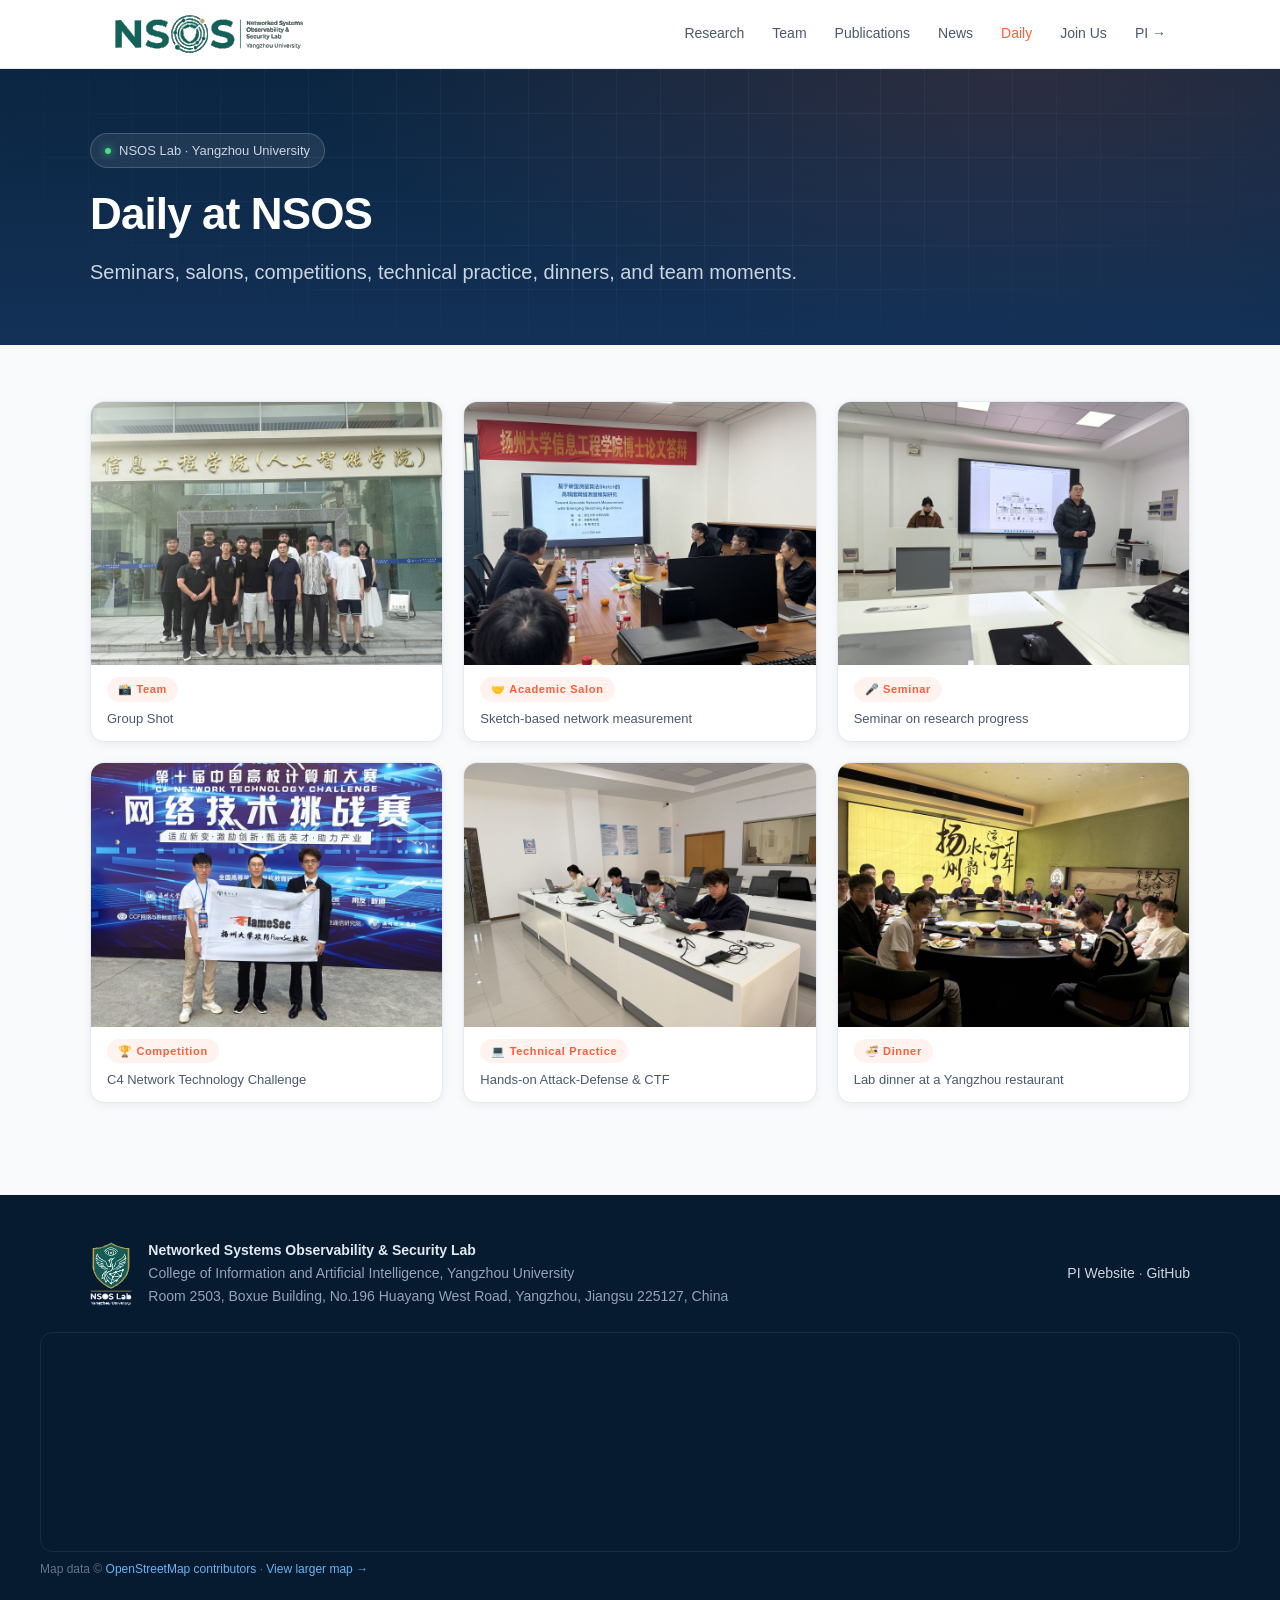
==== daily.html @ 468ac432 "SEO: sitemap, robots, JSON-LD, Open Graph/Twitter cards, canonical, per-page titles & descriptions, " ====
<!DOCTYPE html>
<html lang="en">
<head>
<meta charset="UTF-8" />
<meta name="viewport" content="width=device-width, initial-scale=1.0" />
<link rel="icon" type="image/svg+xml" href="assets/favicon.svg" />
<link rel="icon" type="image/png" sizes="32x32" href="assets/favicon-32.png" />
<link rel="apple-touch-icon" href="assets/apple-touch-icon.png" />
<title>Daily — NSOS Lab, Yangzhou University</title>
<meta name="description" content="Daily life at NSOS Lab, Yangzhou University: seminars, salons, competitions, technical practice, dinners, and team moments." />
<link rel="canonical" href="https://nsos-lab.github.io/daily.html" />
<meta property="og:site_name" content="NSOS Lab" />
<meta property="og:type" content="website" />
<meta property="og:title" content="Daily — NSOS Lab, Yangzhou University" />
<meta property="og:description" content="Daily life at NSOS Lab, Yangzhou University: seminars, salons, competitions, technical practice, dinners, and team moments." />
<meta property="og:url" content="https://nsos-lab.github.io/daily.html" />
<meta property="og:image" content="https://nsos-lab.github.io/assets/og-card.png" />
<meta property="og:image:width" content="1200" />
<meta property="og:image:height" content="630" />
<meta property="og:locale" content="en_US" />
<meta name="twitter:card" content="summary_large_image" />
<meta name="twitter:title" content="Daily — NSOS Lab, Yangzhou University" />
<meta name="twitter:description" content="Daily life at NSOS Lab, Yangzhou University: seminars, salons, competitions, technical practice, dinners, and team moments." />
<meta name="twitter:image" content="https://nsos-lab.github.io/assets/og-card.png" />
<script type="application/ld+json">{"@context": "https://schema.org", "@type": "WebPage", "name": "Daily — NSOS Lab, Yangzhou University", "url": "https://nsos-lab.github.io/daily.html", "description": "Daily life at NSOS Lab, Yangzhou University: seminars, salons, competitions, technical practice, dinners, and team moments.", "isPartOf": {"@type": "WebSite", "name": "NSOS Lab", "url": "https://nsos-lab.github.io/"}}</script>
<style>
  :root{
    --navy:#0A2540;
    --navy-2:#133157;
    --accent:#FF5E3A;
    --accent-2:#FFB347;
    --bg:#F8FAFC;
    --bg-alt:#FFFFFF;
    --text:#1A2332;
    --text-soft:#4A5872;
    --border:#E4E9F0;
  }
  *{box-sizing:border-box;margin:0;padding:0}
  html{scroll-behavior:smooth}
  body{
    font-family:-apple-system,BlinkMacSystemFont,"Inter","Segoe UI","Helvetica Neue",Arial,sans-serif;
    color:var(--text);
    background:var(--bg);
    line-height:1.65;
    -webkit-font-smoothing:antialiased;
  }
  a{color:var(--navy);text-decoration:none;transition:color .2s}
  a:hover{color:var(--accent)}
  code,pre{font-family:"JetBrains Mono",ui-monospace,Menlo,monospace}

  /* ===== Nav ===== */
  .nav{
    position:sticky;top:0;z-index:50;
    background:rgba(255,255,255,.92);
    backdrop-filter:saturate(180%) blur(12px);
    border-bottom:1px solid var(--border);
  }
  .nav-inner{
    max-width:1100px;margin:0 auto;padding:14px 24px;
    display:flex;align-items:center;justify-content:space-between;
  }
  .logo{display:flex;align-items:center;gap:10px;font-weight:700;color:var(--navy);font-size:18px}
  .logo-mark{
    height:40px;width:auto;display:block;
  }
  .nav-links{display:flex;gap:28px;font-size:14px;font-weight:500}
  .nav-links a{color:var(--text-soft)}
  .nav-links a:hover{color:var(--accent)}
  @media(max-width:720px){.nav-links{display:none}}

  /* ===== Hero ===== */
  .hero{
    background:
      radial-gradient(1200px 500px at 80% -10%,rgba(255,94,58,.15),transparent 60%),
      radial-gradient(1000px 600px at -10% 20%,rgba(19,49,87,.08),transparent 60%),
      linear-gradient(180deg,#0A2540 0%,#133157 100%);
    color:#fff;padding:96px 24px 88px;
    position:relative;overflow:hidden;
  }
  .hero::before{
    content:"";position:absolute;inset:0;
    background-image:
      linear-gradient(rgba(255,255,255,.04) 1px,transparent 1px),
      linear-gradient(90deg,rgba(255,255,255,.04) 1px,transparent 1px);
    background-size:44px 44px;
    mask-image:radial-gradient(ellipse at 50% 30%,black 40%,transparent 80%);
  }
  .hero-inner{max-width:1100px;margin:0 auto;position:relative}
  .hero-badge{
    display:inline-flex;align-items:center;gap:8px;
    padding:6px 14px;border-radius:999px;
    background:rgba(255,255,255,.08);
    border:1px solid rgba(255,255,255,.18);
    font-size:13px;color:#CBD5E1;margin-bottom:22px;
  }
  .hero-badge .dot{width:6px;height:6px;border-radius:50%;background:#4ADE80;box-shadow:0 0 8px #4ADE80}
  .hero h1{
    font-size:clamp(38px,5.5vw,62px);
    line-height:1.08;letter-spacing:-.02em;font-weight:800;
    margin-bottom:18px;
  }
  .hero h1 .accent{
    background:linear-gradient(90deg,var(--accent-2),var(--accent));
    -webkit-background-clip:text;background-clip:text;color:transparent;
  }
  .hero .tagline{
    font-size:clamp(17px,1.6vw,20px);
    color:#CBD5E1;max-width:720px;margin-bottom:32px;
  }
  .hero-meta{display:flex;flex-wrap:wrap;gap:10px;margin-bottom:36px}
  .chip{
    font-size:13px;padding:6px 12px;border-radius:6px;
    background:rgba(255,255,255,.06);border:1px solid rgba(255,255,255,.12);
    color:#E2E8F0;
  }
  .hero-cta{display:flex;gap:14px;flex-wrap:wrap}
  .btn{
    display:inline-flex;align-items:center;gap:8px;
    padding:12px 22px;border-radius:8px;font-weight:600;font-size:15px;
    transition:transform .15s,box-shadow .15s;
  }
  .btn-primary{background:var(--accent);color:#fff;box-shadow:0 6px 18px rgba(255,94,58,.35)}
  .btn-primary:hover{transform:translateY(-1px);color:#fff;box-shadow:0 10px 24px rgba(255,94,58,.45)}
  .btn-ghost{background:transparent;color:#fff;border:1px solid rgba(255,255,255,.25)}
  .btn-ghost:hover{background:rgba(255,255,255,.08);color:#fff}

  /* ===== Section base ===== */
  section{padding:88px 24px}
  .section-inner{max-width:1100px;margin:0 auto}
  .section-kicker{
    font-size:13px;font-weight:700;letter-spacing:.14em;
    color:var(--accent);text-transform:uppercase;margin-bottom:10px;
  }
  .section-title{
    font-size:clamp(28px,3.2vw,40px);
    font-weight:800;color:var(--navy);line-height:1.15;letter-spacing:-.01em;
    margin-bottom:14px;
  }
  .section-lead{color:var(--text-soft);max-width:720px;margin-bottom:44px;font-size:17px}

  /* ===== Research ===== */
  .research-grid{
    display:grid;grid-template-columns:repeat(auto-fit,minmax(260px,1fr));gap:22px;
  }
  .rcard{
    background:#fff;border:1px solid var(--border);border-radius:14px;padding:28px;
    transition:transform .2s,box-shadow .2s,border-color .2s;
    position:relative;overflow:hidden;
  }
  .rcard:hover{transform:translateY(-4px);box-shadow:0 14px 32px rgba(10,37,64,.08);border-color:transparent}
  .rcard::before{
    content:"";position:absolute;top:0;left:0;right:0;height:3px;
    background:linear-gradient(90deg,var(--navy),var(--accent));
    opacity:0;transition:opacity .25s;
  }
  .rcard:hover::before{opacity:1}
  .ricon{
    width:46px;height:46px;border-radius:11px;
    background:linear-gradient(135deg,#EEF2FF,#FFE7DD);
    display:flex;align-items:center;justify-content:center;font-size:22px;margin-bottom:18px;
  }
  .rcard h3{font-size:18px;font-weight:700;color:var(--navy);margin-bottom:10px}
  .rcard p{color:var(--text-soft);font-size:15px}
  .rtags{display:flex;flex-wrap:wrap;gap:6px;margin-top:16px}
  .rtag{font-size:12px;color:var(--navy-2);background:#F1F5F9;padding:3px 9px;border-radius:4px}

  /* ===== Team ===== */
  #team{background:var(--bg-alt)}
  .team-group{margin-bottom:44px}
  .team-group:last-child{margin-bottom:0}
  .team-group-title{
    font-size:14px;font-weight:700;letter-spacing:.12em;text-transform:uppercase;
    color:var(--text-soft);margin-bottom:18px;padding-bottom:10px;border-bottom:1px solid var(--border);
  }
  .team-grid{display:grid;grid-template-columns:repeat(auto-fill,minmax(220px,1fr));gap:18px}
  .member{
    background:#fff;border:1px solid var(--border);border-radius:12px;padding:20px;
    display:flex;flex-direction:column;align-items:flex-start;gap:10px;
    transition:border-color .2s,transform .2s;
  }
  .member:hover{border-color:var(--accent);transform:translateY(-2px)}
  .avatar{
    width:56px;height:56px;border-radius:50%;
    background:linear-gradient(135deg,var(--navy),var(--accent));
    color:#fff;display:flex;align-items:center;justify-content:center;
    font-weight:700;font-size:18px;flex-shrink:0;object-fit:cover;
  }
  img.avatar{padding:0;border:1px solid var(--border)}
  .member-info{flex:1;min-width:0}
  .member-name{font-weight:700;color:var(--navy);font-size:15px}
  .member-role{font-size:13px;color:var(--text-soft);margin-top:2px}
  .member-interest{font-size:12px;color:var(--accent);margin-top:6px}
  .member-links{display:flex;gap:10px;margin-top:8px}
  .member-links a{font-size:12px;color:var(--text-soft)}
  .member-links a:hover{color:var(--accent)}

  /* ===== Publications ===== */
  .pub-year{
    font-size:13px;font-weight:700;color:var(--accent);
    letter-spacing:.08em;margin-bottom:12px;margin-top:28px;
  }
  .pub-year:first-of-type{margin-top:0}
  .pub{
    background:#fff;border:1px solid var(--border);border-radius:10px;
    padding:18px 22px;margin-bottom:10px;
    transition:border-color .2s;
  }
  .pub:hover{border-color:var(--navy)}
  .pub-title{font-weight:600;color:var(--navy);font-size:16px;line-height:1.4}
  .pub-title a:hover{color:var(--accent)}
  .pub-authors{font-size:14px;color:var(--text-soft);margin-top:6px}
  .pub-authors strong{color:var(--text);font-weight:600}
  .pub-venue{font-size:13px;color:var(--navy-2);margin-top:6px;font-style:italic}
  .pub-tags{display:flex;gap:8px;margin-top:10px;flex-wrap:wrap}
  .ptag{
    font-size:11px;font-weight:600;padding:3px 9px;border-radius:4px;
    background:#F1F5F9;color:var(--navy-2);border:1px solid transparent;
  }
  .ptag.pdf{background:#FFE7DD;color:#C2410C}
  .ptag.code{background:#DCFCE7;color:#166534}
  .ptag.tag-topic{background:#EEF2F7;color:#334155}
  .ptag.tier-a{background:#FEE2E2;color:#B91C1C;font-weight:700}
  .ptag.tier-b{background:#FFEDD5;color:#C2410C}
  .ptag.tier-c{background:#E0E7FF;color:#3730A3}
  .ptag.tier-sci{background:#DBEAFE;color:#1D4ED8}
  .ptag.tier-pre{background:#F3E8FF;color:#7E22CE}
  .ptag.tier-cn{background:#FEF9C3;color:#854D0E}
  .ptag.tier-ed{background:#F1F5F9;color:#475569}

  /* ===== News ===== */
  #news{background:var(--bg-alt)}
  .news-list{display:flex;flex-direction:column;gap:14px}
  .news-item{
    display:flex;gap:18px;padding:14px 18px;
    background:#fff;border:1px solid var(--border);border-radius:10px;
  }
  .news-date{
    flex-shrink:0;min-width:90px;font-size:13px;font-weight:700;color:var(--accent);
    padding-top:2px;
  }
  .news-body{flex:1;font-size:14.5px;color:var(--text)}
  .news-tag{
    display:inline-block;font-size:11px;font-weight:700;letter-spacing:.06em;
    padding:2px 8px;border-radius:4px;background:#EEF2FF;color:var(--navy);margin-right:8px;
  }

  /* ===== Join Us ===== */
  .join{
    background:linear-gradient(135deg,var(--navy),var(--navy-2));
    color:#fff;padding:64px 24px;text-align:center;
  }
  .join-inner{max-width:720px;margin:0 auto}
  .join h2{font-size:clamp(26px,3vw,34px);font-weight:800;margin-bottom:14px;letter-spacing:-.01em}
  .join p{color:#CBD5E1;margin-bottom:26px;font-size:16.5px}
  .join .btn-primary{background:var(--accent)}

  /* ===== Footer ===== */
  footer{
    background:#061A30;color:#94A3B8;padding:44px 24px;
    font-size:14px;
  }
  .footer-inner{
    max-width:1100px;margin:0 auto;
    display:grid;grid-template-columns:1fr auto;gap:20px;align-items:center;
  }
  footer a{color:#CBD5E1}
  footer a:hover{color:var(--accent)}
  @media(max-width:600px){
    .footer-inner{grid-template-columns:1fr;text-align:center}
    .news-item{flex-direction:column;gap:6px}
  }

  /* ===== Life gallery ===== */
  .masonry{columns:3;column-gap:20px}
  @media(max-width:900px){.masonry{columns:2}}
  @media(max-width:560px){.masonry{columns:1}}
  .card{break-inside:avoid;margin-bottom:20px;background:var(--bg-alt);border:1px solid var(--border);
        border-radius:14px;overflow:hidden;box-shadow:0 2px 10px rgba(10,37,64,.06);
        transition:transform .25s,box-shadow .25s}
  .card:hover{transform:translateY(-4px);box-shadow:0 10px 28px rgba(10,37,64,.12)}
  .card img{width:100%;display:block}
  .card figcaption{padding:12px 16px;display:flex;flex-direction:column;gap:6px}
  .chip{display:inline-block;font-size:11px;font-weight:600;letter-spacing:.06em;color:var(--accent);
        background:rgba(255,94,58,.08);border-radius:999px;padding:2px 10px;width:fit-content}
  .cap{font-size:13px;color:var(--text-soft)}
</style>
</head>
<body>

<!-- ========== NAV ========== -->
<nav class="nav">
  <div class="nav-inner">
    <a href="#" class="logo">
      <img class="logo-mark" src="assets/nsos-lab-logo-horizontal.svg" alt="NSOS Lab" />
    </a>
    <div class="nav-links">
      <a href="research.html">Research</a>
      <a href="team.html">Team</a>
      <a href="publications.html">Publications</a>
      <a href="#news">News</a>
      <a href="daily.html" style="color:var(--accent)">Daily</a>
      <a href="#join">Join Us</a>
      <a href="http://liuxuan.website" target="_blank" rel="noopener">PI →</a>
    </div>
  </div>
</nav>

<!-- ========== SUB HEADER ========== -->
<header class="hero" style="padding:64px 24px 56px">
  <div class="hero-inner">
    <div class="hero-badge"><span class="dot"></span><span>NSOS Lab · Yangzhou University</span></div>
    <h1 style="font-size:clamp(30px,4vw,44px)">Daily at NSOS</h1>
    <p class="tagline" style="margin-bottom:0">Seminars, salons, competitions, technical practice, dinners, and team moments.</p>
  </div>
</header>

<!-- ========== LIFE GALLERY ========== -->
<section style="padding:56px 24px 72px">
  <div style="max-width:1100px;margin:0 auto">
    <div class="masonry">
      <figure class="card">
        <img src="assets/life/group-photo.jpg" alt="Group photo in front of the college building" loading="lazy" />
        <figcaption><span class="chip">📸 Team</span><span class="cap">Group Shot</span></figcaption>
      </figure>
      <figure class="card">
        <img src="assets/life/c4-flamesec.jpg" alt="FlameSec team at C4 competition" loading="lazy" />
        <figcaption><span class="chip">🏆 Competition</span><span class="cap">C4 Network Technology Challenge</span></figcaption>
      </figure>
      <figure class="card">
        <img src="assets/life/defense.jpg" alt="PhD thesis defense" loading="lazy" />
        <figcaption><span class="chip">🤝 Academic Salon</span><span class="cap">Sketch-based network measurement</span></figcaption>
      </figure>
      <figure class="card">
        <img src="assets/life/lab-work.jpg" alt="Daily work in the lab" loading="lazy" />
        <figcaption><span class="chip">💻 Technical Practice</span><span class="cap">Hands-on Attack-Defense &amp; CTF</span></figcaption>
      </figure>
      <figure class="card">
        <img src="assets/life/talk.jpg" alt="Research talk" loading="lazy" />
        <figcaption><span class="chip">🎤 Seminar</span><span class="cap">Seminar on research progress</span></figcaption>
      </figure>
      <figure class="card">
        <img src="assets/life/dinner.jpg" alt="Lab dinner" loading="lazy" />
        <figcaption><span class="chip">🍜 Dinner</span><span class="cap">Lab dinner at a Yangzhou restaurant</span></figcaption>
      </figure>
    </div>
  </div>
</section>

<!-- ========== FOOTER ========== -->
<footer>
  <div class="footer-inner">
    <div style="display:flex;align-items:center;gap:16px">
      <img src="assets/nsos-lab-logo-shield-footer.svg" alt="NSOS Lab" style="height:64px;width:auto;display:block;flex-shrink:0" />
      <div>
        <strong style="color:#E2E8F0">Networked Systems Observability &amp; Security Lab</strong><br/>
        College of Information and Artificial Intelligence, Yangzhou University<br/>
        Room 2503, Boxue Building, No.196 Huayang West Road, Yangzhou, Jiangsu 225127, China
      </div>
    </div>
    <div>
      <a href="http://liuxuan.website" target="_blank">PI Website</a> ·
      <a href="https://github.com/" target="_blank">GitHub</a>
    </div>
  </div>
  <div style="max-width:1200px;margin:24px auto 0">
    <iframe title="NSOS Lab location" src="https://www.openstreetmap.org/export/embed.html?bbox=119.3830%2C32.3389%2C119.3990%2C32.3469&layer=mapnik&marker=32.3429%2C119.3910" style="width:100%;height:220px;border:1px solid rgba(255,255,255,.08);border-radius:12px;display:block" loading="lazy"></iframe>
    <div style="margin-top:8px;font-size:12px;color:#64748B">Map data &copy; <a href="https://www.openstreetmap.org/copyright" target="_blank" rel="noopener" style="color:#64B5F6;text-decoration:none">OpenStreetMap contributors</a> &middot; <a href="https://www.openstreetmap.org/?mlat=32.3429&mlon=119.3910#map=16/32.3429/119.3910" target="_blank" rel="noopener" style="color:#64B5F6;text-decoration:none">View larger map &rarr;</a></div>
  </div>
</footer>

<button id="back-to-top" aria-label="Back to top" style="position:fixed;right:28px;bottom:28px;z-index:99;width:44px;height:44px;border-radius:50%;border:1px solid #E4E9F0;background:#FFFFFF;color:#FF5E3A;font-size:18px;display:flex;align-items:center;justify-content:center;padding:0;cursor:pointer;opacity:0;pointer-events:none;transition:opacity .3s;box-shadow:0 4px 16px rgba(10,37,64,.18)">&uarr;</button>
<script>
(function(){
  var b=document.getElementById('back-to-top');
  window.addEventListener('scroll',function(){
    var on=window.scrollY>400;
    b.style.opacity=on?'1':'0';
    b.style.pointerEvents=on?'auto':'none';
  },{passive:true});
  b.addEventListener('click',function(){window.scrollTo({top:0,behavior:'smooth'});});
})();
</script>
<script data-goatcounter="https://nsos-lab.goatcounter.com/count" async src="//gc.zgo.at/count.js"></script>
</body>
</html>
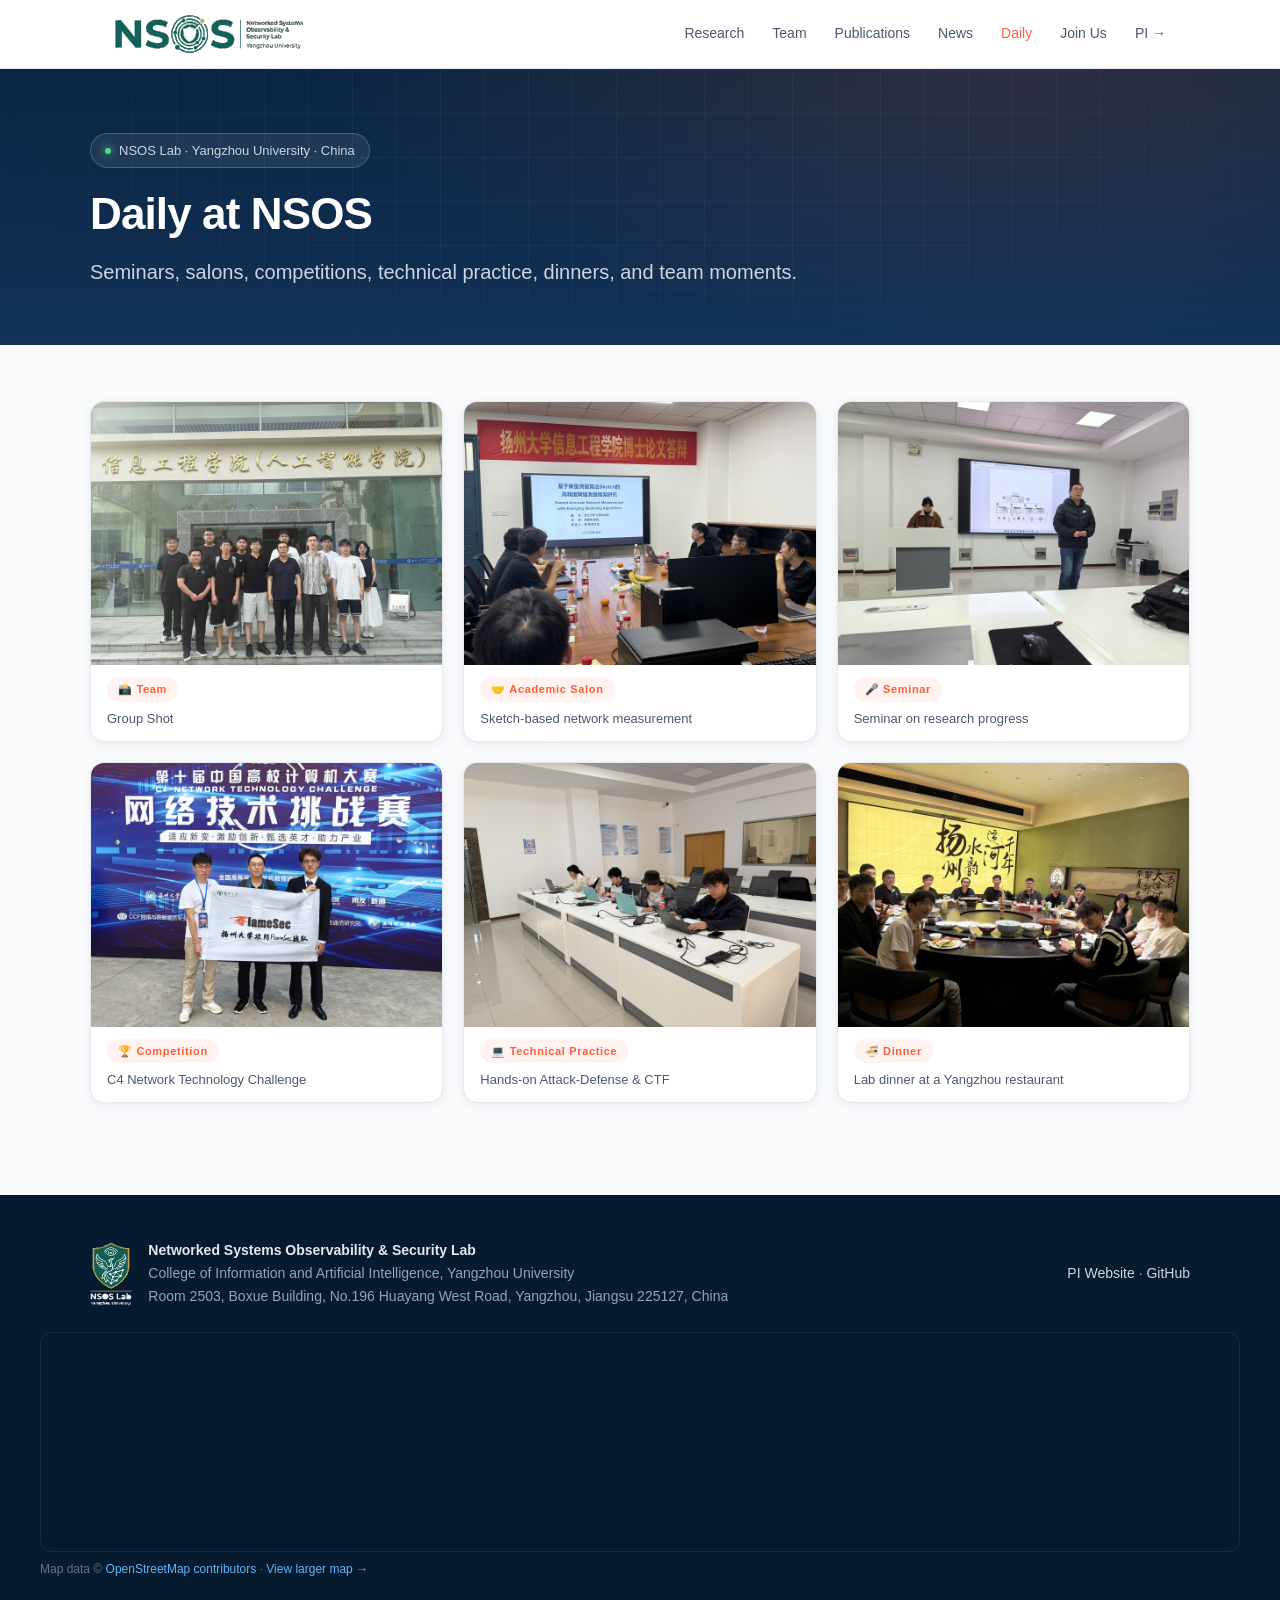
==== commit bcf151a4: "Hero badges: append country (NSOS Lab · Yangzhou University · China)" ====
--- a/daily.html
+++ b/daily.html
@@ -308,7 +308,7 @@
 <!-- ========== SUB HEADER ========== -->
 <header class="hero" style="padding:64px 24px 56px">
   <div class="hero-inner">
-    <div class="hero-badge"><span class="dot"></span><span>NSOS Lab · Yangzhou University</span></div>
+    <div class="hero-badge"><span class="dot"></span><span>NSOS Lab · Yangzhou University · China</span></div>
     <h1 style="font-size:clamp(30px,4vw,44px)">Daily at NSOS</h1>
     <p class="tagline" style="margin-bottom:0">Seminars, salons, competitions, technical practice, dinners, and team moments.</p>
   </div>
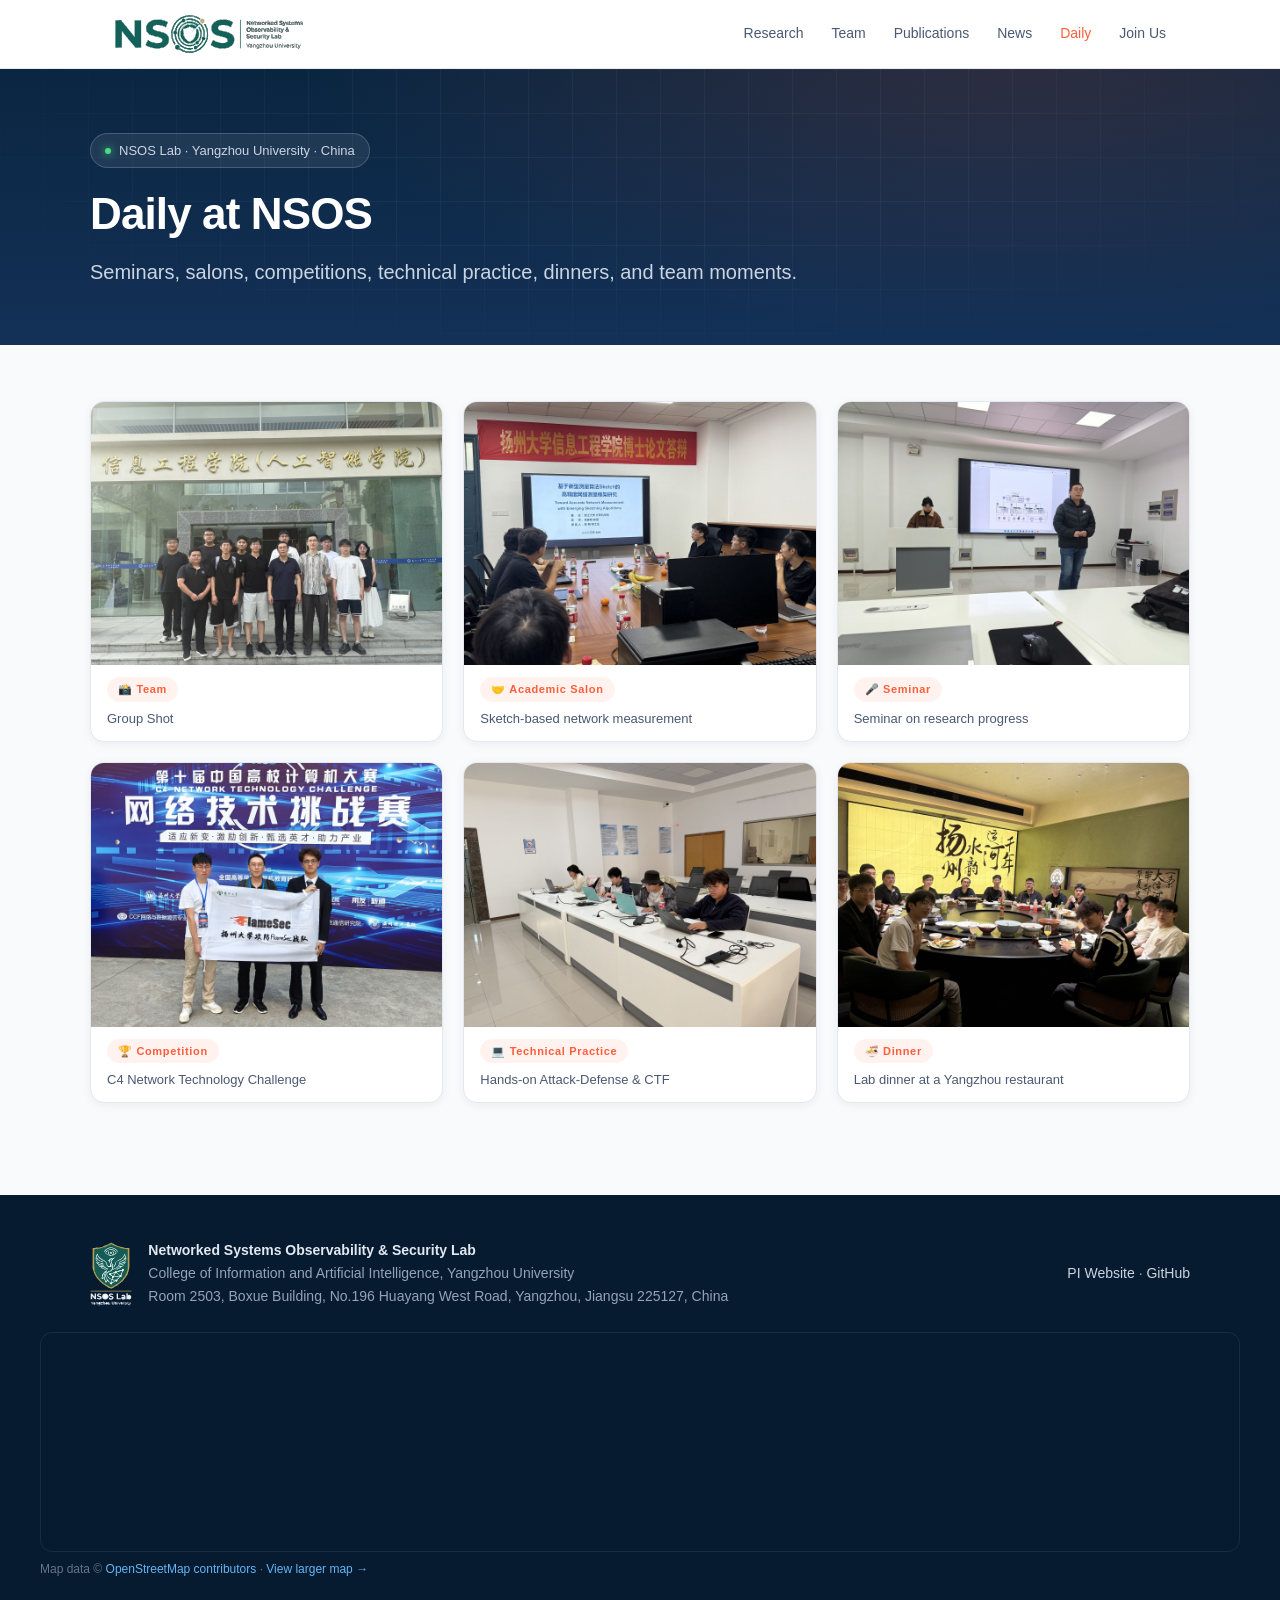
==== commit 3b492e98: "Remove PI nav tab from all pages; restore team hero tagline" ====
--- a/daily.html
+++ b/daily.html
@@ -300,7 +300,6 @@
       <a href="#news">News</a>
       <a href="daily.html" style="color:var(--accent)">Daily</a>
       <a href="#join">Join Us</a>
-      <a href="http://liuxuan.website" target="_blank" rel="noopener">PI →</a>
     </div>
   </div>
 </nav>
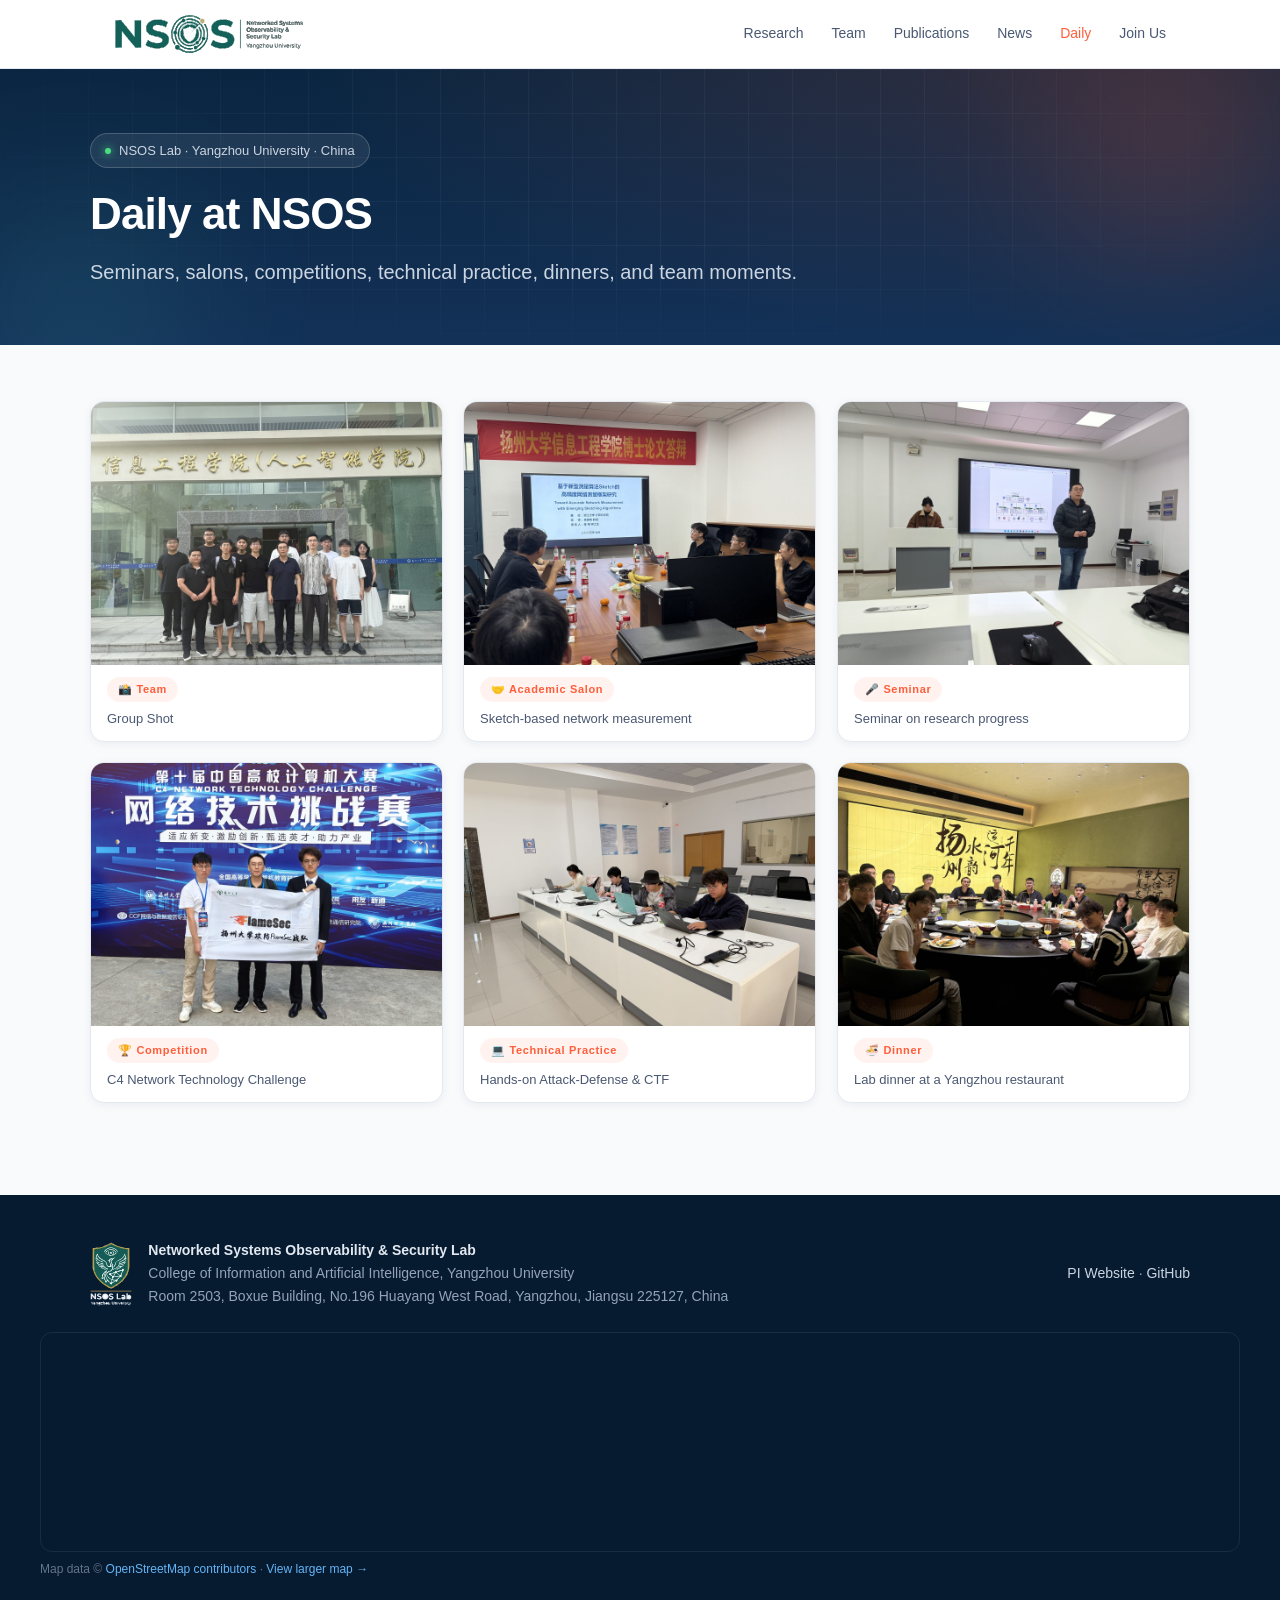
==== commit f9f58083: "sync visual enhancement layer to daily.html" ====
--- a/daily.html
+++ b/daily.html
@@ -284,6 +284,8 @@
         background:rgba(255,94,58,.08);border-radius:999px;padding:2px 10px;width:fit-content}
   .cap{font-size:13px;color:var(--text-soft)}
 </style>
+<link rel="stylesheet" href="assets/viz-enhance.css?v=1" />
+
 </head>
 <body>
 
@@ -380,5 +382,6 @@
 })();
 </script>
 <script data-goatcounter="https://nsos-lab.goatcounter.com/count" async src="//gc.zgo.at/count.js"></script>
+<script src="assets/viz-enhance.js?v=1"></script>
 </body>
 </html>
--- a/assets/viz-enhance.css
+++ b/assets/viz-enhance.css
@@ -0,0 +1,83 @@
+/* ============================================================
+   NSOS Lab — Shared Visual Enhancement Layer
+   Pure presentational. Never changes content or logo.
+   Loaded by all subpages (team / publications / research / daily).
+   ============================================================ */
+
+:root{
+  --viz-accent:#FF5E3A;
+  --viz-teal:#4ECDC4;
+  --viz-navy:#0A2540;
+}
+
+/* ---------- Hero: subtle animated glow orbs ---------- */
+.hero{position:relative;overflow:hidden}
+.hero-inner{position:relative;z-index:2}
+.viz-orb{position:absolute;border-radius:50%;filter:blur(70px);opacity:.45;pointer-events:none;z-index:1}
+.viz-orb-1{width:380px;height:380px;background:radial-gradient(circle,rgba(255,94,58,.5),transparent 70%);top:-120px;right:-80px;animation:vizFloat1 14s ease-in-out infinite}
+.viz-orb-2{width:340px;height:340px;background:radial-gradient(circle,rgba(78,205,196,.38),transparent 70%);bottom:-130px;left:-90px;animation:vizFloat2 18s ease-in-out infinite}
+@keyframes vizFloat1{0%,100%{transform:translate(0,0)}50%{transform:translate(-40px,40px)}}
+@keyframes vizFloat2{0%,100%{transform:translate(0,0)}50%{transform:translate(50px,-30px)}}
+
+/* ---------- Hero title gradient shimmer ---------- */
+.hero h1{position:relative;z-index:2}
+.hero h1 .accent{
+  background:linear-gradient(90deg,var(--viz-teal),var(--viz-accent),var(--viz-teal));
+  background-size:200% auto;-webkit-background-clip:text;background-clip:text;
+  color:transparent;animation:vizShine 5s linear infinite;
+}
+@keyframes vizShine{to{background-position:200% center}}
+
+/* ---------- Card 3D + lift base ---------- */
+.member,.pub,.qcard,.card,.phil,.tcard{
+  transform-style:preserve-3d;will-change:transform;
+  transition:transform .25s ease,box-shadow .3s,border-color .3s;
+}
+.member:hover,.pub:hover,.qcard:hover,.card:hover,.phil:hover,.tcard:hover{
+  box-shadow:0 20px 44px rgba(10,37,64,.14);
+}
+
+/* Glow sweep for white/elevated cards */
+.card.sweep,.phil.sweep,.member.sweep,.tcard.sweep{position:relative;overflow:hidden}
+.card.sweep::after,.phil.sweep::after,.member.sweep::after,.tcard.sweep::after{
+  content:"";position:absolute;top:0;left:-60%;width:40%;height:100%;
+  background:linear-gradient(105deg,transparent,rgba(255,255,255,.65),transparent);
+  transform:skewX(-20deg);transition:left .7s ease;pointer-events:none;
+}
+.card.sweep:hover::after,.phil.sweep:hover::after,.member.sweep:hover::after,.tcard.sweep:hover::after{left:130%}
+
+/* ---------- Scroll reveal ---------- */
+.viz-reveal{opacity:0;transform:translateY(34px);
+  transition:opacity .8s cubic-bezier(.2,.7,.2,1),transform .8s cubic-bezier(.2,.7,.2,1)}
+.viz-reveal.viz-visible{opacity:1;transform:translateY(0)}
+
+/* ---------- Nav scroll glow ---------- */
+.nav.scrolled{box-shadow:0 8px 30px rgba(10,37,64,.1)}
+
+/* ---------- Buttons ---------- */
+.btn-primary,.btn{position:relative;overflow:hidden}
+.btn-primary::before{
+  content:"";position:absolute;top:0;left:-80%;width:50%;height:100%;
+  background:linear-gradient(100deg,transparent,rgba(255,255,255,.4),transparent);
+  transform:skewX(-20deg);animation:vizBtn 3.5s ease-in-out infinite}
+@keyframes vizBtn{0%,60%,100%{left:-80%}30%{left:140%}}
+
+/* ---------- Join grid backdrop ---------- */
+.join{position:relative;overflow:hidden}
+.join::before{
+  content:"";position:absolute;inset:0;
+  background-image:linear-gradient(rgba(255,255,255,.05) 1px,transparent 1px),
+    linear-gradient(90deg,rgba(255,255,255,.05) 1px,transparent 1px);
+  background-size:40px 40px;
+  -webkit-mask-image:radial-gradient(ellipse at center,black,transparent 75%);
+  mask-image:radial-gradient(ellipse at center,black,transparent 75%);
+  pointer-events:none}
+.join-inner{position:relative;z-index:1}
+
+/* ---------- Back to top ---------- */
+#back-to-top:hover{box-shadow:0 6px 24px rgba(255,94,58,.4)}
+
+@media (prefers-reduced-motion:reduce){
+  *,*::before,*::after{animation:none!important;transition:none!important}
+  .viz-reveal{opacity:1;transform:none}
+}
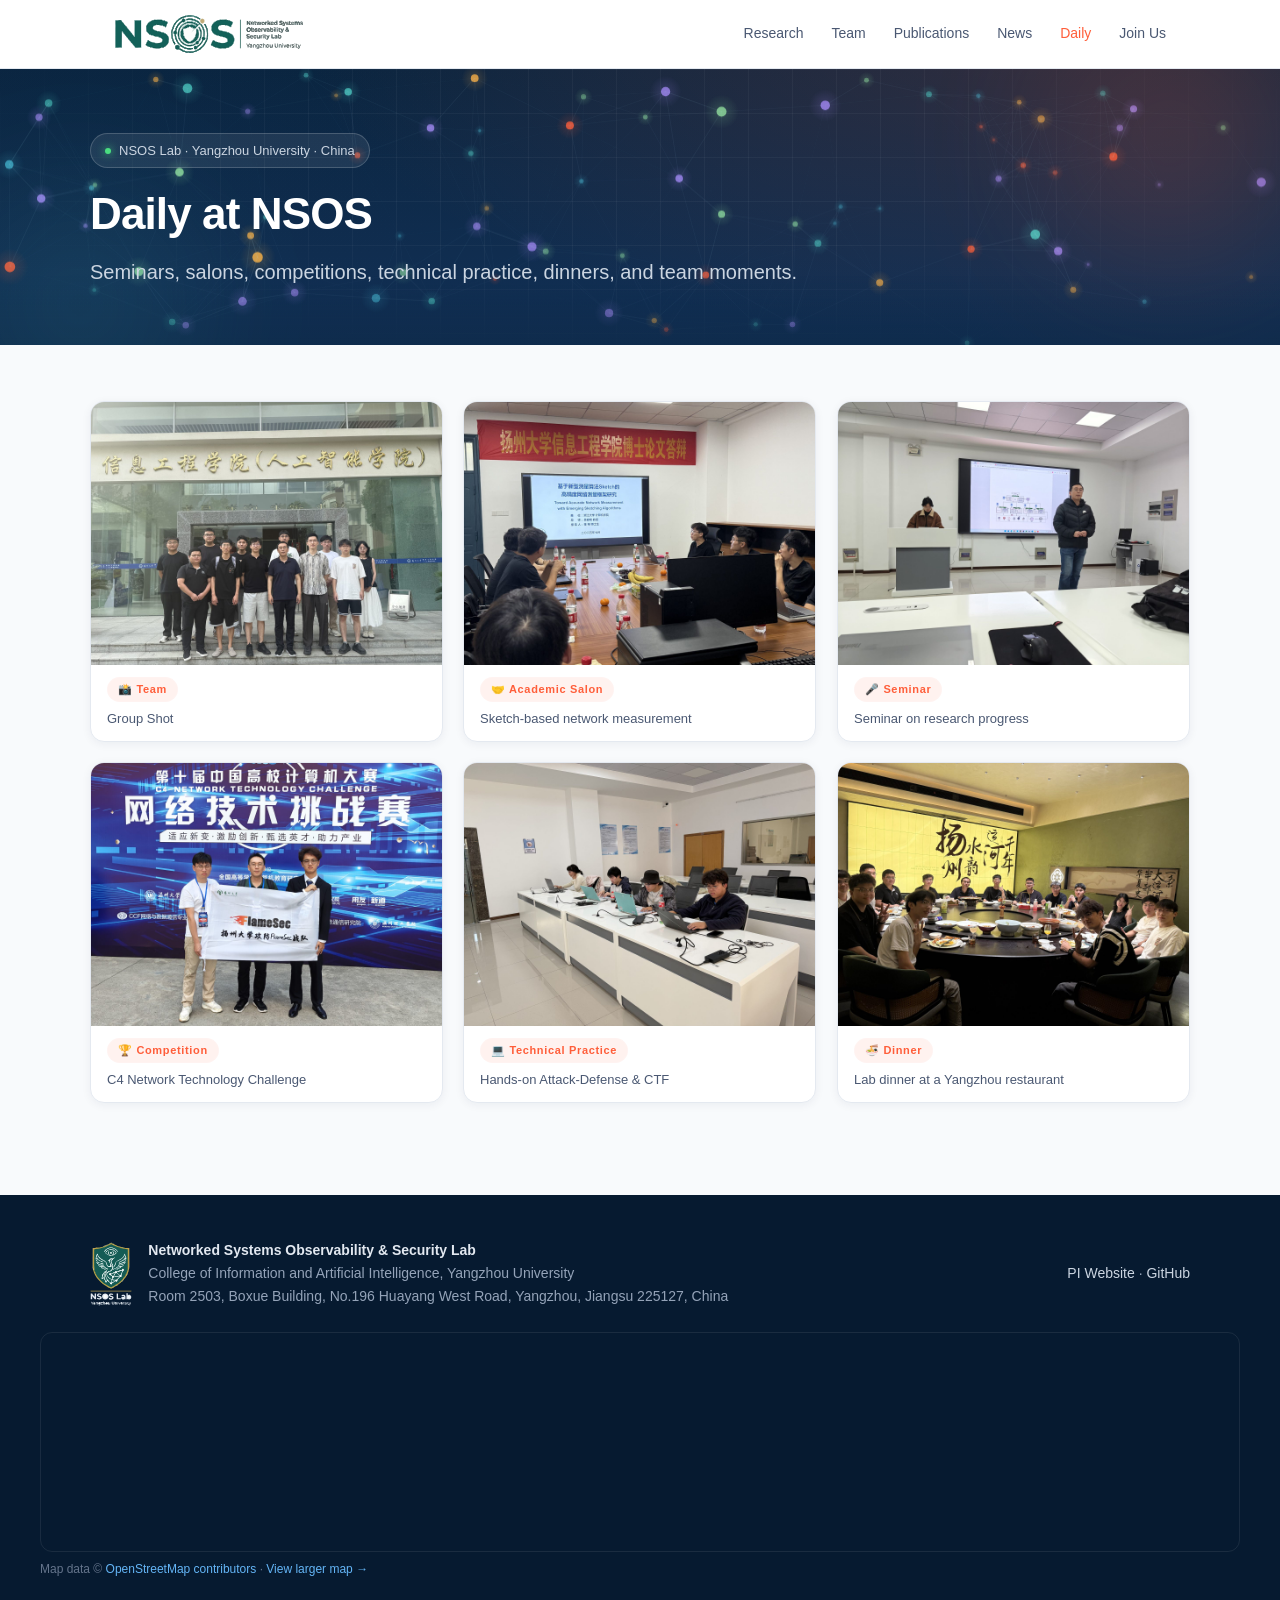
==== commit 4606fac5: "Upgrade daily.html hero with 3D particle network animation" ====
--- a/daily.html
+++ b/daily.html
@@ -85,6 +85,7 @@
     background-size:44px 44px;
     mask-image:radial-gradient(ellipse at 50% 30%,black 40%,transparent 80%);
   }
+  #hero-net{position:absolute;inset:0;width:100%;height:100%;display:block}
   .hero-inner{max-width:1100px;margin:0 auto;position:relative}
   .hero-badge{
     display:inline-flex;align-items:center;gap:8px;
@@ -308,6 +309,7 @@
 
 <!-- ========== SUB HEADER ========== -->
 <header class="hero" style="padding:64px 24px 56px">
+  <canvas id="hero-net"></canvas>
   <div class="hero-inner">
     <div class="hero-badge"><span class="dot"></span><span>NSOS Lab · Yangzhou University · China</span></div>
     <h1 style="font-size:clamp(30px,4vw,44px)">Daily at NSOS</h1>
@@ -383,5 +385,20 @@
 </script>
 <script data-goatcounter="https://nsos-lab.goatcounter.com/count" async src="//gc.zgo.at/count.js"></script>
 <script src="assets/viz-enhance.js?v=1"></script>
+<script>
+(function(){
+  var canvas=document.getElementById('hero-net');
+  if(!canvas)return;
+  var ctx=canvas.getContext('2d');
+  var hero=canvas.parentElement;
+  var dpr=Math.min(window.devicePixelRatio||1,2);
+  var W,H,pts=[],mx=-9e3,my=-9e3;
+  var COLS=['#4ECDC4','#45B7D1','#96E6A1','#FF5E3A','#FFB347','#A78BFA'];
+  var LK=150,MR=160,N=85;
+  function resize(){var r=hero.getBoundingClientRect();W=r.width;H=r.height;canvas.width=W*dpr;canvas.height=H*dpr;canvas.style.width=W+'px';canvas.style.height=H+'px';ctx.setTransform(dpr,0,0,dpr,0,0)}
+  function init(){pts=[];for(var i=0;i<N;i++){var d=Math.random(),sz=1.5+d*3.2,al=.22+d*.6,sp=.12+d*.35;pts.push({x:Math.random()*W,y:Math.random()*H,z:d,vx:(Math.random()-.5)*sp,vy:(Math.random()-.5)*sp,s:sz,a:al,c:COLS[~~(Math.random()*COLS.length)],p:Math.random()*6.28,ps:.008+Math.random()*.018})}}
+  function tick(){ctx.clearRect(0,0,W,H);for(var i=0;i<pts.length;i++){var p=pts[i];p.x+=p.vx;p.y+=p.vy;p.p+=p.ps;if(p.x<-20)p.x=W+20;if(p.x>W+20)p.x=-20;if(p.y<-20)p.y=H+20;if(p.y>H+20)p.y=-20;var dx=p.x-mx,dy=p.y-my,d=Math.sqrt(dx*dx+dy*dy);if(d<MR&&d>0){var f=(MR-d)/MR*.7;p.x+=dx/d*f;p.y+=dy/d*f}var sc=1+Math.sin(p.p)*.15,ds=p.s*sc;var g=ctx.createRadialGradient(p.x,p.y,0,p.x,p.y,ds*3.5);g.addColorStop(0,p.c+'30');g.addColorStop(1,p.c+'00');ctx.fillStyle=g;ctx.beginPath();ctx.arc(p.x,p.y,ds*3.5,0,6.28);ctx.fill();ctx.globalAlpha=p.a;ctx.fillStyle=p.c;ctx.beginPath();ctx.arc(p.x,p.y,ds,0,6.28);ctx.fill();ctx.globalAlpha=1}ctx.lineWidth=.6;for(var i=0;i<pts.length;i++)for(var j=i+1;j<pts.length;j++){var a=pts[i],b=pts[j],dx=a.x-b.x,dy=a.y-b.y,d=Math.sqrt(dx*dx+dy*dy);if(d<LK){var al=(1-d/LK)*.3*Math.min(a.a,b.a);ctx.strokeStyle='rgba(180,220,240,'+al+')';ctx.beginPath();ctx.moveTo(a.x,a.y);ctx.lineTo(b.x,b.y);ctx.stroke()}}var fg=ctx.createLinearGradient(0,H-70,0,H);fg.addColorStop(0,'rgba(10,37,64,0)');fg.addColorStop(1,'rgba(10,37,64,.45)');ctx.fillStyle=fg;ctx.fillRect(0,H-70,W,70);requestAnimationFrame(tick)}hero.addEventListener('mousemove',function(e){var r=hero.getBoundingClientRect();mx=e.clientX-r.left;my=e.clientY-r.top});hero.addEventListener('mouseleave',function(){mx=-9e3;my=-9e3});window.addEventListener('resize',resize);resize();init();tick();
+})();
+</script>
 </body>
 </html>
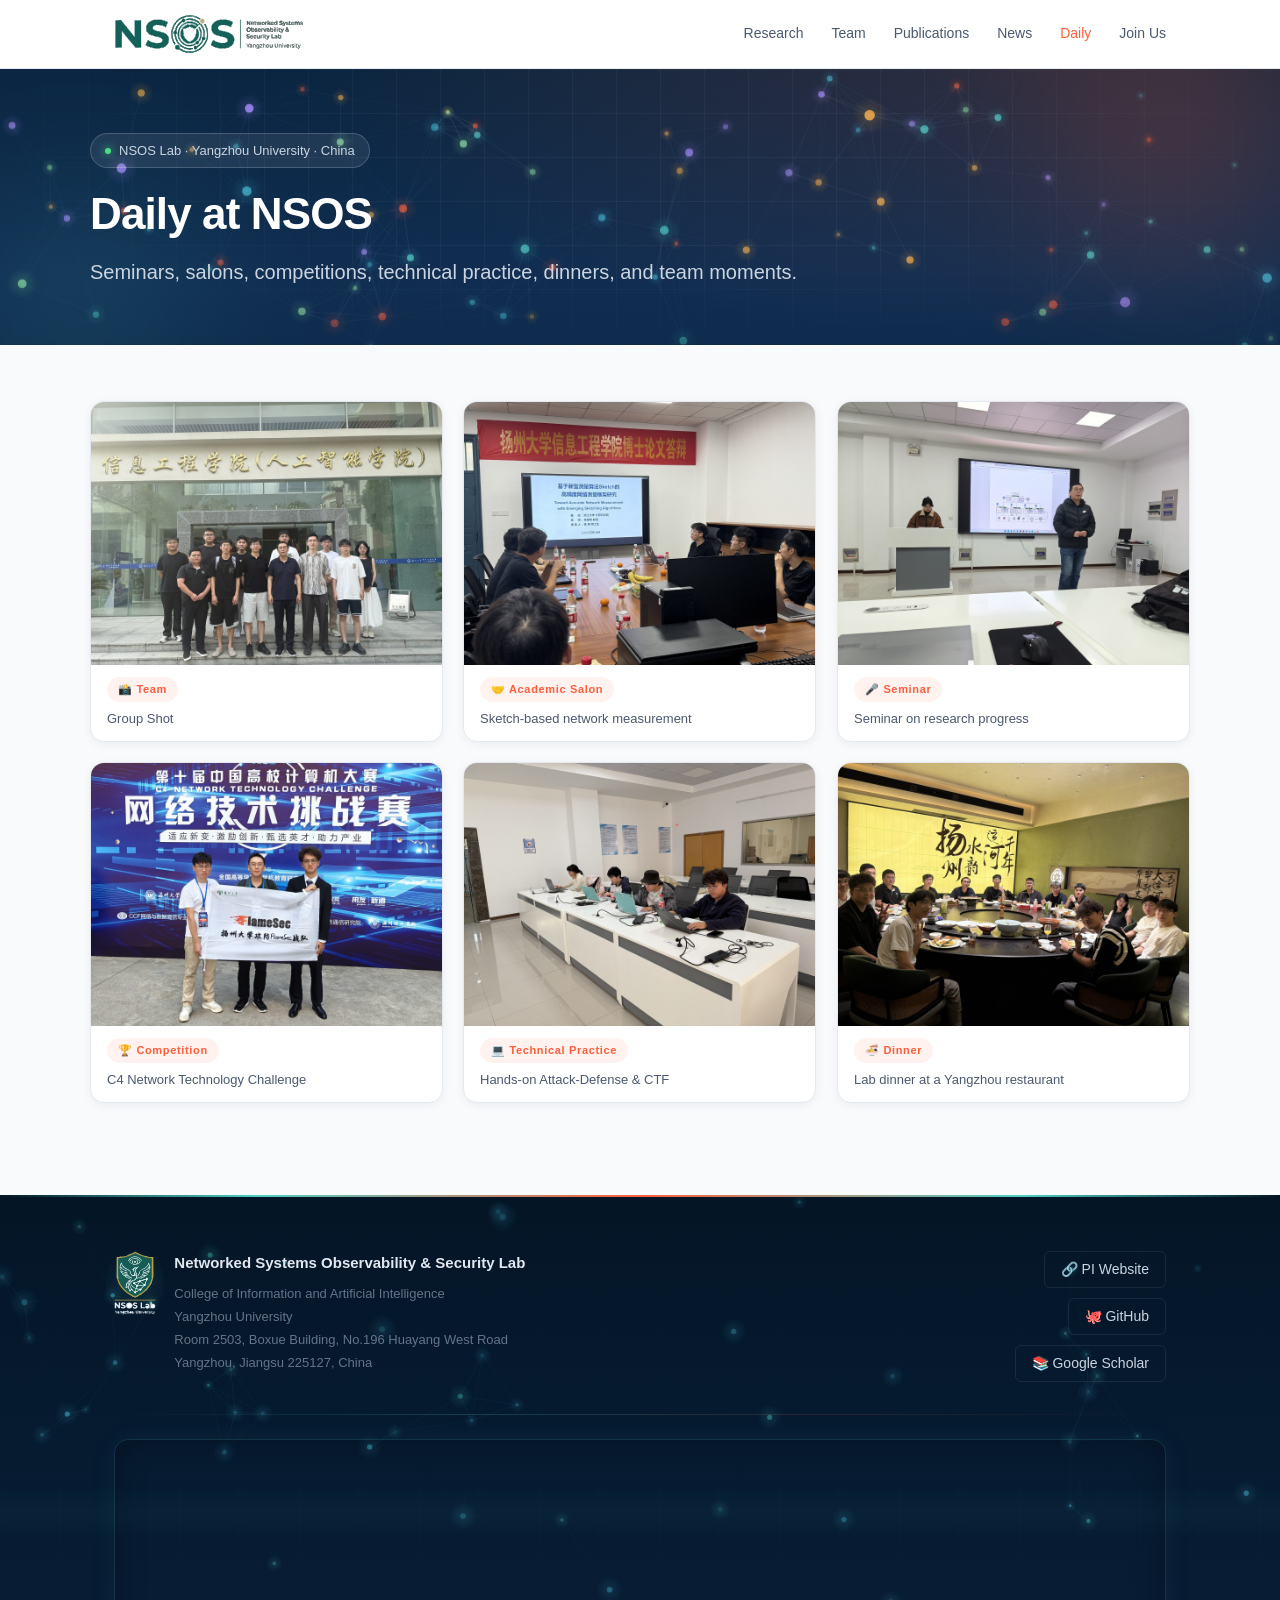
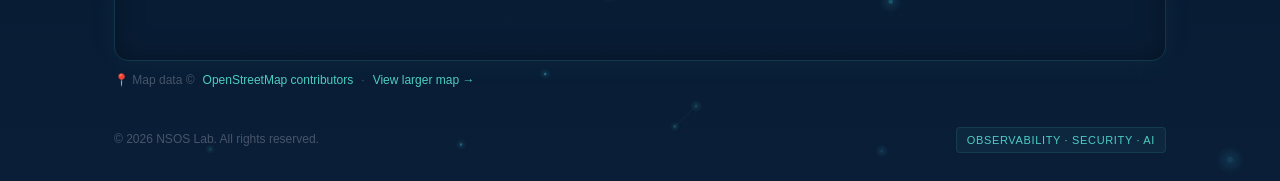
==== commit 4d0a40ab: "Upgrade footer with 3D particle network animation on daily.html" ====
--- a/daily.html
+++ b/daily.html
@@ -257,18 +257,90 @@
 
   /* ===== Footer ===== */
   footer{
-    background:#061A30;color:#94A3B8;padding:44px 24px;
-    font-size:14px;
-  }
-  .footer-inner{
-    max-width:1100px;margin:0 auto;
-    display:grid;grid-template-columns:1fr auto;gap:20px;align-items:center;
-  }
-  footer a{color:#CBD5E1}
-  footer a:hover{color:var(--accent)}
-  @media(max-width:600px){
-    .footer-inner{grid-template-columns:1fr;text-align:center}
-    .news-item{flex-direction:column;gap:6px}
+    background:linear-gradient(180deg,#041525 0%,#061A30 40%,#0A1E38 100%);
+    color:#94A3B8;padding:0;font-size:14px;
+    position:relative;overflow:hidden;
+  }
+  footer::before{
+    content:"";position:absolute;top:0;left:0;right:0;height:2px;
+    background:linear-gradient(90deg,transparent 0%,#4ECDC4 20%,#FF5E3A 50%,#4ECDC4 80%,transparent 100%);
+    animation:footerGlow 4s ease-in-out infinite;
+  }
+  @keyframes footerGlow{
+    0%,100%{opacity:.6}
+    50%{opacity:1}
+  }
+  #footer-net{position:absolute;inset:0;width:100%;height:100%;display:block;z-index:0}
+  .footer-content{position:relative;z-index:2}
+  .footer-main{
+    max-width:1100px;margin:0 auto;padding:56px 24px 32px;
+    display:grid;grid-template-columns:auto 1fr auto;gap:40px;align-items:start;
+  }
+  .footer-brand{display:flex;align-items:flex-start;gap:18px}
+  .footer-logo-wrap{
+    position:relative;flex-shrink:0;
+  }
+  .footer-logo-wrap::after{
+    content:"";position:absolute;inset:-8px;border-radius:50%;
+    background:radial-gradient(circle,rgba(78,205,196,.15),transparent 70%);
+    animation:logoPulse 3s ease-in-out infinite;
+  }
+  @keyframes logoPulse{
+    0%,100%{opacity:.5;transform:scale(1)}
+    50%{opacity:1;transform:scale(1.08)}
+  }
+  .footer-logo-wrap img{height:64px;width:auto;display:block;position:relative;z-index:1}
+  .footer-brand-text strong{color:#E2E8F0;font-size:15px;display:block;margin-bottom:6px}
+  .footer-brand-text span{font-size:13px;color:#64748B;line-height:1.7}
+  .footer-links{display:flex;flex-direction:column;gap:10px;align-items:flex-end;justify-content:center}
+  .footer-links a{
+    color:#CBD5E1;font-size:14px;font-weight:500;
+    padding:6px 16px;border-radius:6px;
+    border:1px solid rgba(255,255,255,.08);
+    transition:all .25s ease;display:inline-flex;align-items:center;gap:6px;
+  }
+  .footer-links a:hover{
+    color:#4ECDC4;border-color:rgba(78,205,196,.4);
+    background:rgba(78,205,196,.06);
+    box-shadow:0 0 16px rgba(78,205,196,.12);
+  }
+  .footer-divider{
+    max-width:1100px;margin:0 auto;padding:0 24px;
+  }
+  .footer-divider hr{
+    border:none;height:1px;
+    background:linear-gradient(90deg,transparent,rgba(78,205,196,.2),rgba(255,94,58,.15),transparent);
+  }
+  .footer-map{
+    max-width:1100px;margin:0 auto;padding:24px 24px 20px;
+  }
+  .footer-map-frame{
+    position:relative;border-radius:14px;overflow:hidden;
+    border:1px solid rgba(78,205,196,.15);
+    box-shadow:0 0 30px rgba(78,205,196,.06),inset 0 0 30px rgba(0,0,0,.3);
+  }
+  .footer-map-frame iframe{display:block;width:100%;height:220px;border:none}
+  .footer-map-meta{
+    margin-top:10px;font-size:12px;color:#475569;
+    display:flex;align-items:center;gap:8px;
+  }
+  .footer-map-meta a{color:#4ECDC4;text-decoration:none;transition:color .2s}
+  .footer-map-meta a:hover{color:#FF5E3A}
+  .footer-bottom{
+    max-width:1100px;margin:0 auto;padding:16px 24px 28px;
+    display:flex;justify-content:space-between;align-items:center;
+    font-size:12px;color:#475569;
+  }
+  .footer-bottom .tech-tag{
+    font-size:11px;padding:3px 10px;border-radius:4px;
+    background:rgba(78,205,196,.06);border:1px solid rgba(78,205,196,.12);
+    color:#4ECDC4;letter-spacing:.06em;
+  }
+  @media(max-width:768px){
+    .footer-main{grid-template-columns:1fr;text-align:center;gap:24px}
+    .footer-brand{flex-direction:column;align-items:center}
+    .footer-links{align-items:center}
+    .footer-bottom{flex-direction:column;gap:8px;text-align:center}
   }
 
   /* ===== Life gallery ===== */
@@ -351,23 +423,41 @@
 
 <!-- ========== FOOTER ========== -->
 <footer>
-  <div class="footer-inner">
-    <div style="display:flex;align-items:center;gap:16px">
-      <img src="assets/nsos-lab-logo-shield-footer.svg" alt="NSOS Lab" style="height:64px;width:auto;display:block;flex-shrink:0" />
-      <div>
-        <strong style="color:#E2E8F0">Networked Systems Observability &amp; Security Lab</strong><br/>
-        College of Information and Artificial Intelligence, Yangzhou University<br/>
-        Room 2503, Boxue Building, No.196 Huayang West Road, Yangzhou, Jiangsu 225127, China
+  <canvas id="footer-net"></canvas>
+  <div class="footer-content">
+    <div class="footer-main">
+      <div class="footer-brand">
+        <div class="footer-logo-wrap">
+          <img src="assets/nsos-lab-logo-shield-footer.svg" alt="NSOS Lab" />
+        </div>
+        <div class="footer-brand-text">
+          <strong>Networked Systems Observability &amp; Security Lab</strong>
+          <span>College of Information and Artificial Intelligence<br/>Yangzhou University<br/>Room 2503, Boxue Building, No.196 Huayang West Road<br/>Yangzhou, Jiangsu 225127, China</span>
+        </div>
+      </div>
+      <div></div>
+      <div class="footer-links">
+        <a href="http://liuxuan.website" target="_blank">🔗 PI Website</a>
+        <a href="https://github.com/nsos-lab" target="_blank">🐙 GitHub</a>
+        <a href="https://scholar.google.com/citations?user=N95MHnkAAAAJ&hl=en" target="_blank" rel="noopener">📚 Google Scholar</a>
       </div>
     </div>
-    <div>
-      <a href="http://liuxuan.website" target="_blank">PI Website</a> ·
-      <a href="https://github.com/" target="_blank">GitHub</a>
+    <div class="footer-divider"><hr/></div>
+    <div class="footer-map">
+      <div class="footer-map-frame">
+        <iframe title="NSOS Lab location" src="https://www.openstreetmap.org/export/embed.html?bbox=119.3830%2C32.3389%2C119.3990%2C32.3469&layer=mapnik&marker=32.3429%2C119.3910" loading="lazy"></iframe>
+      </div>
+      <div class="footer-map-meta">
+        <span>📍 Map data &copy;</span>
+        <a href="https://www.openstreetmap.org/copyright" target="_blank" rel="noopener">OpenStreetMap contributors</a>
+        <span>&middot;</span>
+        <a href="https://www.openstreetmap.org/?mlat=32.3429&mlon=119.3910#map=16/32.3429/119.3910" target="_blank" rel="noopener">View larger map &rarr;</a>
+      </div>
     </div>
-  </div>
-  <div style="max-width:1200px;margin:24px auto 0">
-    <iframe title="NSOS Lab location" src="https://www.openstreetmap.org/export/embed.html?bbox=119.3830%2C32.3389%2C119.3990%2C32.3469&layer=mapnik&marker=32.3429%2C119.3910" style="width:100%;height:220px;border:1px solid rgba(255,255,255,.08);border-radius:12px;display:block" loading="lazy"></iframe>
-    <div style="margin-top:8px;font-size:12px;color:#64748B">Map data &copy; <a href="https://www.openstreetmap.org/copyright" target="_blank" rel="noopener" style="color:#64B5F6;text-decoration:none">OpenStreetMap contributors</a> &middot; <a href="https://www.openstreetmap.org/?mlat=32.3429&mlon=119.3910#map=16/32.3429/119.3910" target="_blank" rel="noopener" style="color:#64B5F6;text-decoration:none">View larger map &rarr;</a></div>
+    <div class="footer-bottom">
+      <span>&copy; 2026 NSOS Lab. All rights reserved.</span>
+      <span class="tech-tag">OBSERVABILITY · SECURITY · AI</span>
+    </div>
   </div>
 </footer>
 
@@ -400,5 +490,64 @@
   function tick(){ctx.clearRect(0,0,W,H);for(var i=0;i<pts.length;i++){var p=pts[i];p.x+=p.vx;p.y+=p.vy;p.p+=p.ps;if(p.x<-20)p.x=W+20;if(p.x>W+20)p.x=-20;if(p.y<-20)p.y=H+20;if(p.y>H+20)p.y=-20;var dx=p.x-mx,dy=p.y-my,d=Math.sqrt(dx*dx+dy*dy);if(d<MR&&d>0){var f=(MR-d)/MR*.7;p.x+=dx/d*f;p.y+=dy/d*f}var sc=1+Math.sin(p.p)*.15,ds=p.s*sc;var g=ctx.createRadialGradient(p.x,p.y,0,p.x,p.y,ds*3.5);g.addColorStop(0,p.c+'30');g.addColorStop(1,p.c+'00');ctx.fillStyle=g;ctx.beginPath();ctx.arc(p.x,p.y,ds*3.5,0,6.28);ctx.fill();ctx.globalAlpha=p.a;ctx.fillStyle=p.c;ctx.beginPath();ctx.arc(p.x,p.y,ds,0,6.28);ctx.fill();ctx.globalAlpha=1}ctx.lineWidth=.6;for(var i=0;i<pts.length;i++)for(var j=i+1;j<pts.length;j++){var a=pts[i],b=pts[j],dx=a.x-b.x,dy=a.y-b.y,d=Math.sqrt(dx*dx+dy*dy);if(d<LK){var al=(1-d/LK)*.3*Math.min(a.a,b.a);ctx.strokeStyle='rgba(180,220,240,'+al+')';ctx.beginPath();ctx.moveTo(a.x,a.y);ctx.lineTo(b.x,b.y);ctx.stroke()}}var fg=ctx.createLinearGradient(0,H-70,0,H);fg.addColorStop(0,'rgba(10,37,64,0)');fg.addColorStop(1,'rgba(10,37,64,.45)');ctx.fillStyle=fg;ctx.fillRect(0,H-70,W,70);requestAnimationFrame(tick)}hero.addEventListener('mousemove',function(e){var r=hero.getBoundingClientRect();mx=e.clientX-r.left;my=e.clientY-r.top});hero.addEventListener('mouseleave',function(){mx=-9e3;my=-9e3});window.addEventListener('resize',resize);resize();init();tick();
 })();
 </script>
+<script>
+(function(){
+  var c=document.getElementById('footer-net');
+  if(!c)return;
+  var ctx=c.getContext('2d'),footer=c.parentElement;
+  var dpr=Math.min(window.devicePixelRatio||1,2);
+  var W,H,pts=[],t=0;
+  function resize(){var r=footer.getBoundingClientRect();W=r.width;H=r.height;c.width=W*dpr;c.height=H*dpr;c.style.width=W+'px';c.style.height=H+'px';ctx.setTransform(dpr,0,0,dpr,0,0)}
+  function init(){
+    pts=[];
+    for(var i=0;i<55;i++){
+      pts.push({
+        x:Math.random()*W,y:Math.random()*H,
+        vx:(Math.random()-.5)*.15,vy:(Math.random()-.5)*.15,
+        s:1+Math.random()*2.2,
+        a:.12+Math.random()*.4,
+        c:Math.random()>.7?'#4ECDC4':'#45B7D1',
+        phase:Math.random()*6.28
+      });
+    }
+  }
+  function draw(){
+    t+=.008;
+    ctx.clearRect(0,0,W,H);
+    ctx.strokeStyle='rgba(78,205,196,.03)';ctx.lineWidth=.5;
+    var gs=60;
+    for(var x=0;x<W;x+=gs){ctx.beginPath();ctx.moveTo(x,0);ctx.lineTo(x,H);ctx.stroke()}
+    for(var y=0;y<H;y+=gs){ctx.beginPath();ctx.moveTo(0,y);ctx.lineTo(W,y);ctx.stroke()}
+    for(var i=0;i<pts.length;i++){
+      var p=pts[i];
+      p.x+=p.vx;p.y+=p.vy;p.phase+=.012;
+      if(p.x<0)p.x=W;if(p.x>W)p.x=0;
+      if(p.y<0)p.y=H;if(p.y>H)p.y=0;
+      var glow=p.a*(0.7+0.3*Math.sin(p.phase));
+      var g=ctx.createRadialGradient(p.x,p.y,0,p.x,p.y,p.s*5);
+      g.addColorStop(0,p.c+'25');g.addColorStop(1,p.c+'00');
+      ctx.fillStyle=g;ctx.beginPath();ctx.arc(p.x,p.y,p.s*5,0,6.28);ctx.fill();
+      ctx.globalAlpha=glow;ctx.fillStyle=p.c;
+      ctx.beginPath();ctx.arc(p.x,p.y,p.s,0,6.28);ctx.fill();
+      ctx.globalAlpha=1;
+    }
+    for(var i=0;i<pts.length;i++)for(var j=i+1;j<pts.length;j++){
+      var a=pts[i],b=pts[j],dx=a.x-b.x,dy=a.y-b.y,d=Math.sqrt(dx*dx+dy*dy);
+      if(d<120){
+        var al=(1-d/120)*.18;
+        ctx.strokeStyle='rgba(78,205,196,'+al+')';ctx.lineWidth=.5;
+        ctx.beginPath();ctx.moveTo(a.x,a.y);ctx.lineTo(b.x,b.y);ctx.stroke();
+      }
+    }
+    var sy=(Math.sin(t*.5)*.5+.5)*H;
+    var sg=ctx.createLinearGradient(0,sy-30,0,sy+30);
+    sg.addColorStop(0,'rgba(78,205,196,0)');sg.addColorStop(.5,'rgba(78,205,196,.04)');sg.addColorStop(1,'rgba(78,205,196,0)');
+    ctx.fillStyle=sg;ctx.fillRect(0,sy-30,W,60);
+    requestAnimationFrame(draw);
+  }
+  window.addEventListener('resize',resize);
+  resize();init();draw();
+})();
+</script>
 </body>
 </html>
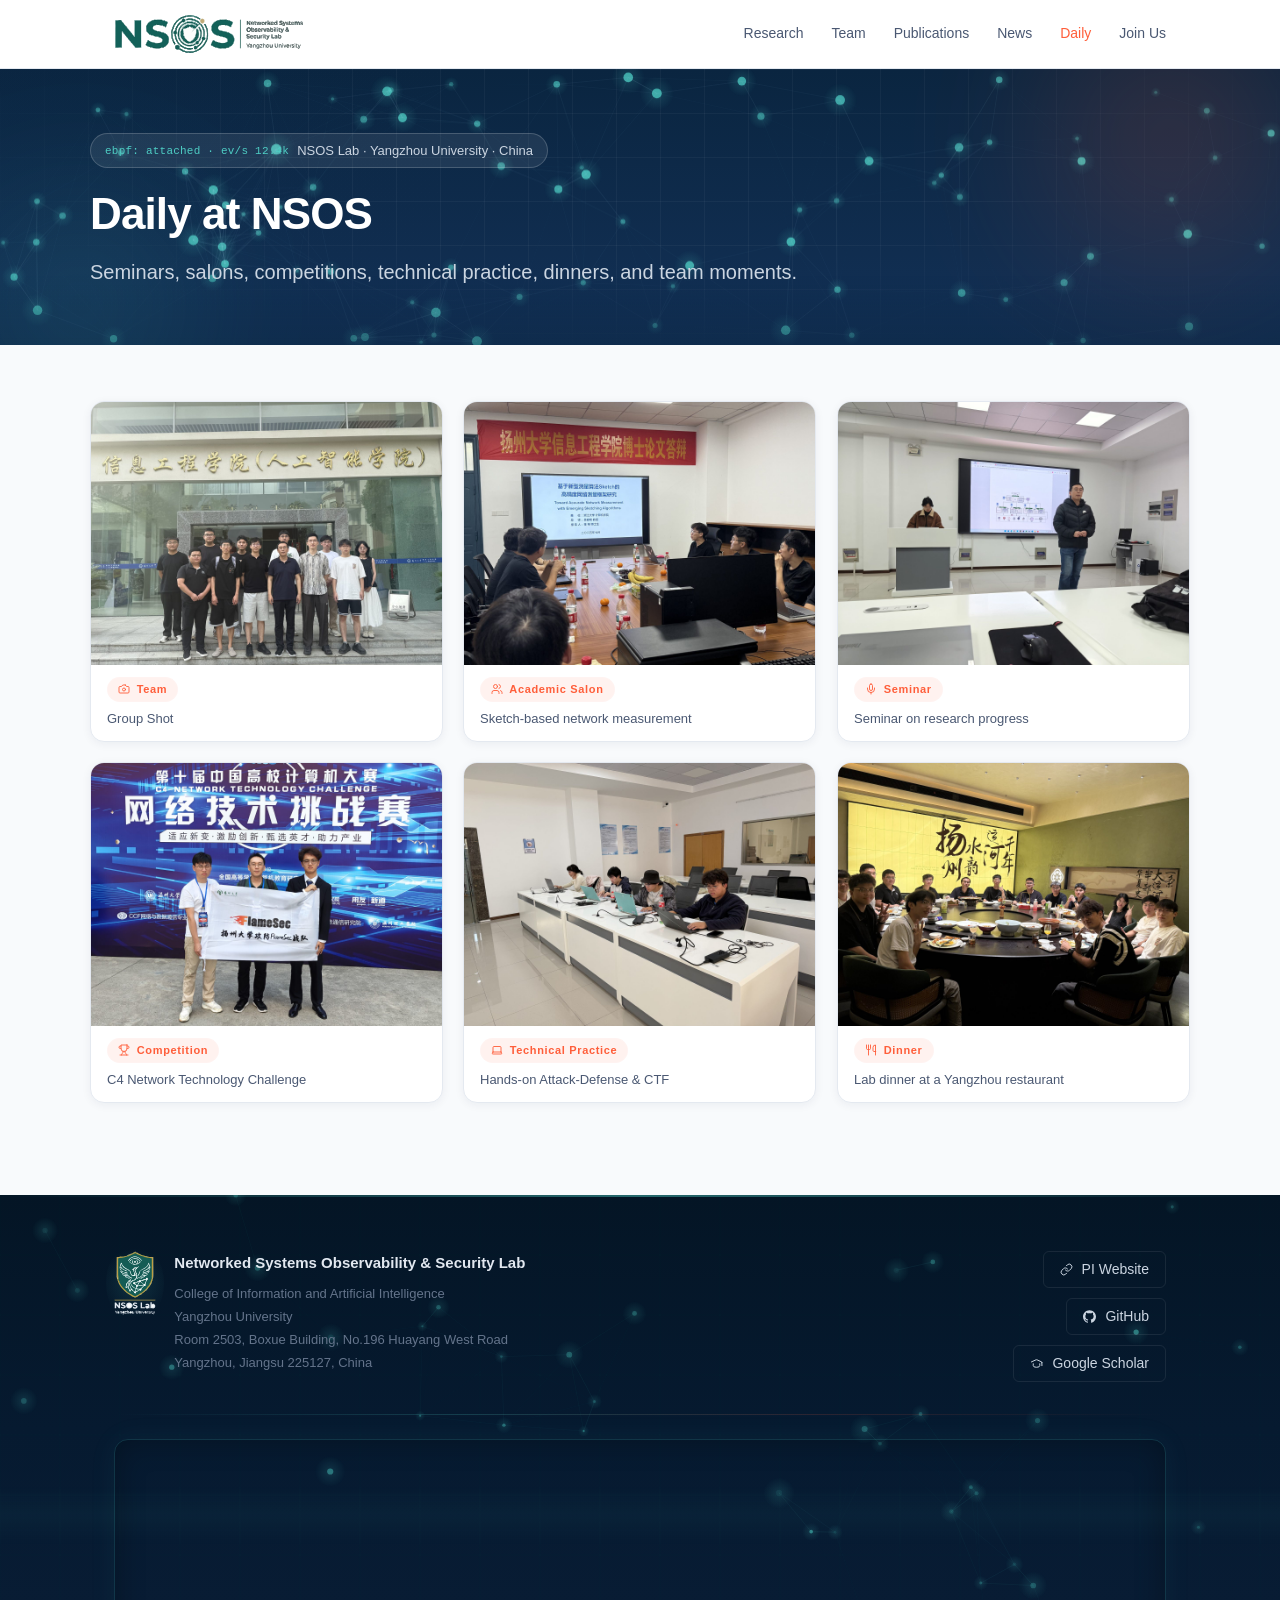
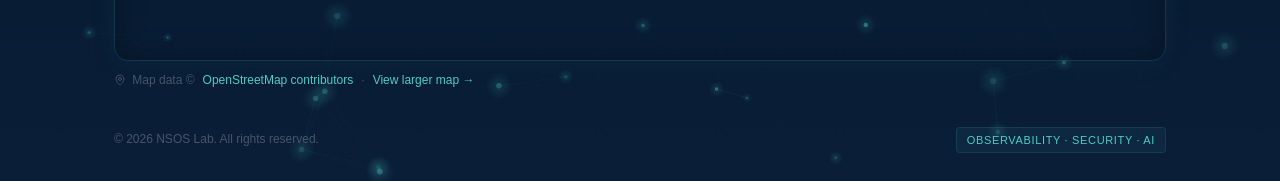
==== commit f2a31fe9: "unslop medium polish: daily.html (credit: unslop by @heydamir, CC-BY-4.0)" ====
--- a/daily.html
+++ b/daily.html
@@ -71,7 +71,6 @@
   /* ===== Hero ===== */
   .hero{
     background:
-      radial-gradient(1200px 500px at 80% -10%,rgba(255,94,58,.15),transparent 60%),
       radial-gradient(1000px 600px at -10% 20%,rgba(19,49,87,.08),transparent 60%),
       linear-gradient(180deg,#0A2540 0%,#133157 100%);
     color:#fff;padding:96px 24px 88px;
@@ -94,16 +93,13 @@
     border:1px solid rgba(255,255,255,.18);
     font-size:13px;color:#CBD5E1;margin-bottom:22px;
   }
-  .hero-badge .dot{width:6px;height:6px;border-radius:50%;background:#4ADE80;box-shadow:0 0 8px #4ADE80}
+  .hero-badge .status-mono{font-family:ui-monospace,SFMono-Regular,Menlo,Consolas,monospace;font-size:11px;color:#4ECDC4;letter-spacing:.02em}
   .hero h1{
     font-size:clamp(38px,5.5vw,62px);
     line-height:1.08;letter-spacing:-.02em;font-weight:800;
     margin-bottom:18px;
   }
-  .hero h1 .accent{
-    background:linear-gradient(90deg,var(--accent-2),var(--accent));
-    -webkit-background-clip:text;background-clip:text;color:transparent;
-  }
+  .hero h1 .accent{color:var(--accent-2)}
   .hero .tagline{
     font-size:clamp(17px,1.6vw,20px);
     color:#CBD5E1;max-width:720px;margin-bottom:32px;
@@ -120,8 +116,8 @@
     padding:12px 22px;border-radius:8px;font-weight:600;font-size:15px;
     transition:transform .15s,box-shadow .15s;
   }
-  .btn-primary{background:var(--accent);color:#fff;box-shadow:0 6px 18px rgba(255,94,58,.35)}
-  .btn-primary:hover{transform:translateY(-1px);color:#fff;box-shadow:0 10px 24px rgba(255,94,58,.45)}
+  .btn-primary{background:var(--accent);color:#fff;box-shadow:0 1px 2px rgba(10,37,64,.18)}
+  .btn-primary:hover{transform:translateY(-1px);color:#fff;box-shadow:0 4px 12px rgba(10,37,64,.22)}
   .btn-ghost{background:transparent;color:#fff;border:1px solid rgba(255,255,255,.25)}
   .btn-ghost:hover{background:rgba(255,255,255,.08);color:#fff}
 
@@ -129,7 +125,7 @@
   section{padding:88px 24px}
   .section-inner{max-width:1100px;margin:0 auto}
   .section-kicker{
-    font-size:13px;font-weight:700;letter-spacing:.14em;
+    font-size:13px;font-weight:700;letter-spacing:.08em;
     color:var(--accent);text-transform:uppercase;margin-bottom:10px;
   }
   .section-title{
@@ -170,7 +166,7 @@
   .team-group{margin-bottom:44px}
   .team-group:last-child{margin-bottom:0}
   .team-group-title{
-    font-size:14px;font-weight:700;letter-spacing:.12em;text-transform:uppercase;
+    font-size:14px;font-weight:700;letter-spacing:.08em;text-transform:uppercase;
     color:var(--text-soft);margin-bottom:18px;padding-bottom:10px;border-bottom:1px solid var(--border);
   }
   .team-grid{display:grid;grid-template-columns:repeat(auto-fill,minmax(220px,1fr));gap:18px}
@@ -263,12 +259,7 @@
   }
   footer::before{
     content:"";position:absolute;top:0;left:0;right:0;height:2px;
-    background:linear-gradient(90deg,transparent 0%,#4ECDC4 20%,#FF5E3A 50%,#4ECDC4 80%,transparent 100%);
-    animation:footerGlow 4s ease-in-out infinite;
-  }
-  @keyframes footerGlow{
-    0%,100%{opacity:.6}
-    50%{opacity:1}
+    background:linear-gradient(90deg,transparent,rgba(78,205,196,.45),transparent);
   }
   #footer-net{position:absolute;inset:0;width:100%;height:100%;display:block;z-index:0}
   .footer-content{position:relative;z-index:2}
@@ -283,11 +274,6 @@
   .footer-logo-wrap::after{
     content:"";position:absolute;inset:-8px;border-radius:50%;
     background:radial-gradient(circle,rgba(78,205,196,.15),transparent 70%);
-    animation:logoPulse 3s ease-in-out infinite;
-  }
-  @keyframes logoPulse{
-    0%,100%{opacity:.5;transform:scale(1)}
-    50%{opacity:1;transform:scale(1.08)}
   }
   .footer-logo-wrap img{height:64px;width:auto;display:block;position:relative;z-index:1}
   .footer-brand-text strong{color:#E2E8F0;font-size:15px;display:block;margin-bottom:6px}
@@ -383,7 +369,7 @@
 <header class="hero" style="padding:64px 24px 56px">
   <canvas id="hero-net"></canvas>
   <div class="hero-inner">
-    <div class="hero-badge"><span class="dot"></span><span>NSOS Lab · Yangzhou University · China</span></div>
+    <div class="hero-badge"><span class="status-mono">ebpf: attached · ev/s 12.4k</span><span>NSOS Lab · Yangzhou University · China</span></div>
     <h1 style="font-size:clamp(30px,4vw,44px)">Daily at NSOS</h1>
     <p class="tagline" style="margin-bottom:0">Seminars, salons, competitions, technical practice, dinners, and team moments.</p>
   </div>
@@ -395,27 +381,27 @@
     <div class="masonry">
       <figure class="card">
         <img src="assets/life/group-photo.jpg" alt="Group photo in front of the college building" loading="lazy" />
-        <figcaption><span class="chip">📸 Team</span><span class="cap">Group Shot</span></figcaption>
+        <figcaption><span class="chip"><svg xmlns="http://www.w3.org/2000/svg" width="12" height="12" viewBox="0 0 24 24" fill="none" stroke="currentColor" stroke-width="1.8" stroke-linecap="round" stroke-linejoin="round" style="vertical-align:-2px;margin-right:3px"><path d="M14.5 4h-5L7 7H4a2 2 0 0 0-2 2v9a2 2 0 0 0 2 2h16a2 2 0 0 0 2-2V9a2 2 0 0 0-2-2h-3l-2.5-3z"/><circle cx="12" cy="13" r="3"/></svg> Team</span><span class="cap">Group Shot</span></figcaption>
       </figure>
       <figure class="card">
         <img src="assets/life/c4-flamesec.jpg" alt="FlameSec team at C4 competition" loading="lazy" />
-        <figcaption><span class="chip">🏆 Competition</span><span class="cap">C4 Network Technology Challenge</span></figcaption>
+        <figcaption><span class="chip"><svg xmlns="http://www.w3.org/2000/svg" width="12" height="12" viewBox="0 0 24 24" fill="none" stroke="currentColor" stroke-width="1.8" stroke-linecap="round" stroke-linejoin="round" style="vertical-align:-2px;margin-right:3px"><path d="M6 9H4.5a2.5 2.5 0 0 1 0-5H6"/><path d="M18 9h1.5a2.5 2.5 0 0 0 0-5H18"/><path d="M4 22h16"/><path d="M10 14.66V17c0 .55-.47.98-.97 1.21C7.85 18.75 7 20.24 7 22"/><path d="M14 14.66V17c0 .55.47.98.97 1.21C16.15 18.75 17 20.24 17 22"/><path d="M18 2H6v7a6 6 0 0 0 12 0V2Z"/></svg> Competition</span><span class="cap">C4 Network Technology Challenge</span></figcaption>
       </figure>
       <figure class="card">
         <img src="assets/life/defense.jpg" alt="PhD thesis defense" loading="lazy" />
-        <figcaption><span class="chip">🤝 Academic Salon</span><span class="cap">Sketch-based network measurement</span></figcaption>
+        <figcaption><span class="chip"><svg xmlns="http://www.w3.org/2000/svg" width="12" height="12" viewBox="0 0 24 24" fill="none" stroke="currentColor" stroke-width="1.8" stroke-linecap="round" stroke-linejoin="round" style="vertical-align:-2px;margin-right:3px"><path d="M16 21v-2a4 4 0 0 0-4-4H6a4 4 0 0 0-4 4v2"/><circle cx="9" cy="7" r="4"/><path d="M22 21v-2a4 4 0 0 0-3-3.87"/><path d="M16 3.13a4 4 0 0 1 0 7.75"/></svg> Academic Salon</span><span class="cap">Sketch-based network measurement</span></figcaption>
       </figure>
       <figure class="card">
         <img src="assets/life/lab-work.jpg" alt="Daily work in the lab" loading="lazy" />
-        <figcaption><span class="chip">💻 Technical Practice</span><span class="cap">Hands-on Attack-Defense &amp; CTF</span></figcaption>
+        <figcaption><span class="chip"><svg xmlns="http://www.w3.org/2000/svg" width="12" height="12" viewBox="0 0 24 24" fill="none" stroke="currentColor" stroke-width="1.8" stroke-linecap="round" stroke-linejoin="round" style="vertical-align:-2px;margin-right:3px"><path d="M20 16V7a2 2 0 0 0-2-2H6a2 2 0 0 0-2 2v9m16 0H4m16 0 1.28 2.55a1 1 0 0 1-.9 1.45H3.62a1 1 0 0 1-.9-1.45L4 16"/></svg> Technical Practice</span><span class="cap">Hands-on Attack-Defense &amp; CTF</span></figcaption>
       </figure>
       <figure class="card">
         <img src="assets/life/talk.jpg" alt="Research talk" loading="lazy" />
-        <figcaption><span class="chip">🎤 Seminar</span><span class="cap">Seminar on research progress</span></figcaption>
+        <figcaption><span class="chip"><svg xmlns="http://www.w3.org/2000/svg" width="12" height="12" viewBox="0 0 24 24" fill="none" stroke="currentColor" stroke-width="1.8" stroke-linecap="round" stroke-linejoin="round" style="vertical-align:-2px;margin-right:3px"><path d="M12 2a3 3 0 0 0-3 3v7a3 3 0 0 0 6 0V5a3 3 0 0 0-3-3Z"/><path d="M19 10v2a7 7 0 0 1-14 0v-2"/><line x1="12" x2="12" y1="19" y2="22"/></svg> Seminar</span><span class="cap">Seminar on research progress</span></figcaption>
       </figure>
       <figure class="card">
         <img src="assets/life/dinner.jpg" alt="Lab dinner" loading="lazy" />
-        <figcaption><span class="chip">🍜 Dinner</span><span class="cap">Lab dinner at a Yangzhou restaurant</span></figcaption>
+        <figcaption><span class="chip"><svg xmlns="http://www.w3.org/2000/svg" width="12" height="12" viewBox="0 0 24 24" fill="none" stroke="currentColor" stroke-width="1.8" stroke-linecap="round" stroke-linejoin="round" style="vertical-align:-2px;margin-right:3px"><path d="M3 2v7c0 1.1.9 2 2 2h4a2 2 0 0 0 2-2V2"/><path d="M7 2v20"/><path d="M21 15V2a5 5 0 0 0-5 5v6c0 1.1.9 2 2 2h3Zm0 0v7"/></svg> Dinner</span><span class="cap">Lab dinner at a Yangzhou restaurant</span></figcaption>
       </figure>
     </div>
   </div>
@@ -437,9 +423,9 @@
       </div>
       <div></div>
       <div class="footer-links">
-        <a href="http://liuxuan.website" target="_blank">🔗 PI Website</a>
-        <a href="https://github.com/nsos-lab" target="_blank">🐙 GitHub</a>
-        <a href="https://scholar.google.com/citations?user=N95MHnkAAAAJ&hl=en" target="_blank" rel="noopener">📚 Google Scholar</a>
+        <a href="http://liuxuan.website" target="_blank"><svg xmlns="http://www.w3.org/2000/svg" width="13" height="13" viewBox="0 0 24 24" fill="none" stroke="currentColor" stroke-width="1.8" stroke-linecap="round" stroke-linejoin="round" style="vertical-align:-2px;margin-right:3px"><path d="M10 13a5 5 0 0 0 7.54.54l3-3a5 5 0 0 0-7.07-7.07l-1.72 1.71"/><path d="M14 11a5 5 0 0 0-7.54-.54l-3 3a5 5 0 0 0 7.07 7.07l1.71-1.71"/></svg> PI Website</a>
+        <a href="https://github.com/nsos-lab" target="_blank"><svg xmlns="http://www.w3.org/2000/svg" width="13" height="13" viewBox="0 0 24 24" fill="none" stroke="currentColor" stroke-width="1.8" stroke-linecap="round" stroke-linejoin="round" style="vertical-align:-2px;margin-right:3px"><path fill="currentColor" stroke="none" d="M12 .297c-6.63 0-12 5.373-12 12 0 5.303 3.438 9.8 8.205 11.385.6.113.82-.258.82-.577 0-.285-.01-1.04-.015-2.04-3.338.724-4.042-1.61-4.042-1.61C4.422 18.07 3.633 17.7 3.633 17.7c-1.087-.744.084-.729.084-.729 1.205.084 1.838 1.236 1.838 1.236 1.07 1.835 2.809 1.305 3.495.998.108-.776.417-1.305.76-1.605-2.665-.3-5.466-1.332-5.466-5.93 0-1.31.465-2.38 1.235-3.22-.135-.303-.54-1.523.105-3.176 0 0 1.005-.322 3.3 1.23.96-.267 1.98-.399 3-.405 1.02.006 2.04.138 3 .405 2.28-1.552 3.285-1.23 3.285-1.23.645 1.653.24 2.873.12 3.176.765.84 1.23 1.91 1.23 3.22 0 4.61-2.805 5.625-5.475 5.92.42.36.81 1.096.81 2.22 0 1.606-.015 2.896-.015 3.286 0 .315.21.69.825.57C20.565 22.092 24 17.592 24 12.297c0-6.627-5.373-12-12-12"/></svg> GitHub</a>
+        <a href="https://scholar.google.com/citations?user=N95MHnkAAAAJ&hl=en" target="_blank" rel="noopener"><svg xmlns="http://www.w3.org/2000/svg" width="13" height="13" viewBox="0 0 24 24" fill="none" stroke="currentColor" stroke-width="1.8" stroke-linecap="round" stroke-linejoin="round" style="vertical-align:-2px;margin-right:3px"><path d="M21.42 10.922a1 1 0 0 0-.019-1.838L12.83 5.18a2 2 0 0 0-1.66 0L2.6 9.08a1 1 0 0 0 1.832l8.57 3.908a2 2 0 0 0 1.66 0z"/><path d="M22 10v6"/><path d="M6 12.5V16a6 3 0 0 0 12 0v-3.5"/></svg> Google Scholar</a>
       </div>
     </div>
     <div class="footer-divider"><hr/></div>
@@ -448,7 +434,7 @@
         <iframe title="NSOS Lab location" src="https://www.openstreetmap.org/export/embed.html?bbox=119.3830%2C32.3389%2C119.3990%2C32.3469&layer=mapnik&marker=32.3429%2C119.3910" loading="lazy"></iframe>
       </div>
       <div class="footer-map-meta">
-        <span>📍 Map data &copy;</span>
+        <span><svg xmlns="http://www.w3.org/2000/svg" width="12" height="12" viewBox="0 0 24 24" fill="none" stroke="currentColor" stroke-width="1.8" stroke-linecap="round" stroke-linejoin="round" style="vertical-align:-2px;margin-right:3px"><path d="M20 10c0 4.993-5.539 10.193-7.399 11.799a1 1 0 0 1-1.202 0C9.539 20.193 4 14.993 4 10a8 8 0 0 1 16 0"/><circle cx="12" cy="10" r="3"/></svg> Map data &copy;</span>
         <a href="https://www.openstreetmap.org/copyright" target="_blank" rel="noopener">OpenStreetMap contributors</a>
         <span>&middot;</span>
         <a href="https://www.openstreetmap.org/?mlat=32.3429&mlon=119.3910#map=16/32.3429/119.3910" target="_blank" rel="noopener">View larger map &rarr;</a>
@@ -483,7 +469,7 @@
   var hero=canvas.parentElement;
   var dpr=Math.min(window.devicePixelRatio||1,2);
   var W,H,pts=[],mx=-9e3,my=-9e3;
-  var COLS=['#4ECDC4','#45B7D1','#96E6A1','#FF5E3A','#FFB347','#A78BFA'];
+  var COLS=['#4ECDC4'];
   var LK=150,MR=160,N=85;
   function resize(){var r=hero.getBoundingClientRect();W=r.width;H=r.height;canvas.width=W*dpr;canvas.height=H*dpr;canvas.style.width=W+'px';canvas.style.height=H+'px';ctx.setTransform(dpr,0,0,dpr,0,0)}
   function init(){pts=[];for(var i=0;i<N;i++){var d=Math.random(),sz=1.5+d*3.2,al=.22+d*.6,sp=.12+d*.35;pts.push({x:Math.random()*W,y:Math.random()*H,z:d,vx:(Math.random()-.5)*sp,vy:(Math.random()-.5)*sp,s:sz,a:al,c:COLS[~~(Math.random()*COLS.length)],p:Math.random()*6.28,ps:.008+Math.random()*.018})}}
@@ -506,7 +492,7 @@
         vx:(Math.random()-.5)*.15,vy:(Math.random()-.5)*.15,
         s:1+Math.random()*2.2,
         a:.12+Math.random()*.4,
-        c:Math.random()>.7?'#4ECDC4':'#45B7D1',
+        c:'#4ECDC4',
         phase:Math.random()*6.28
       });
     }
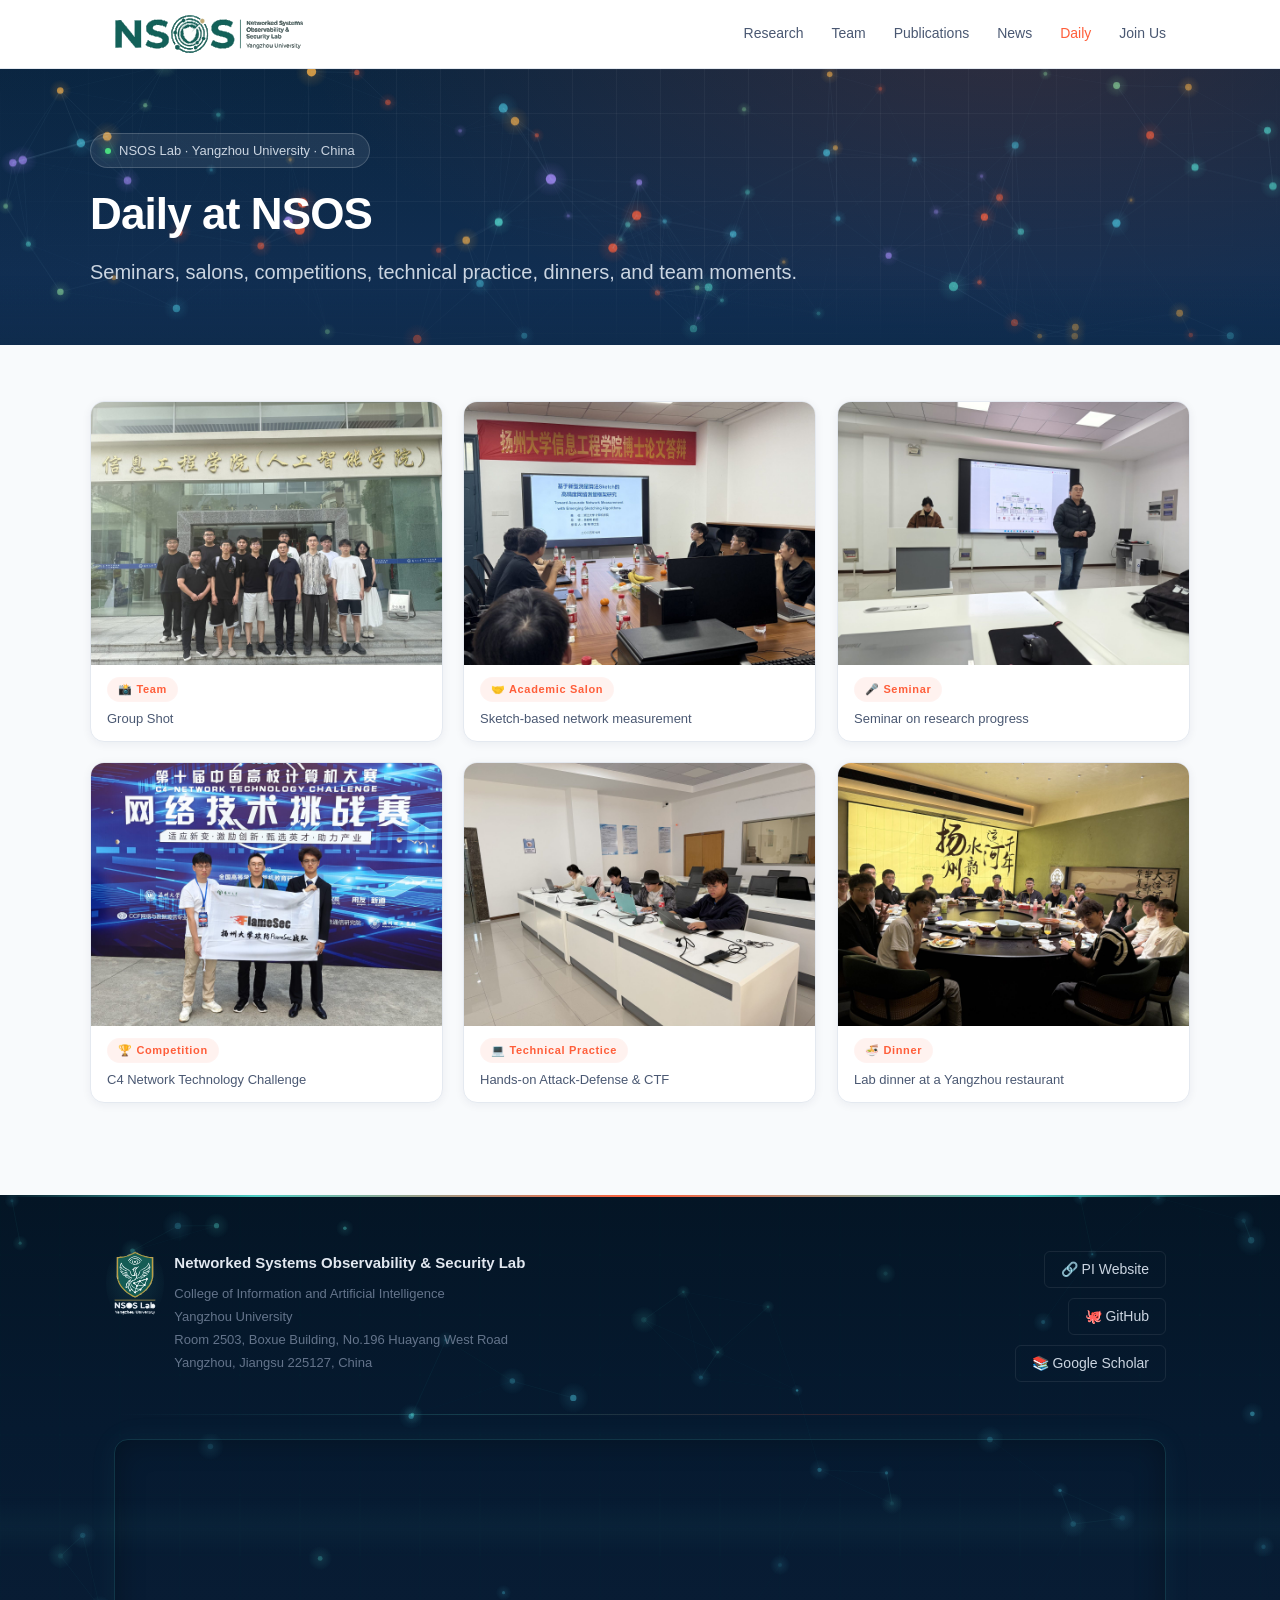
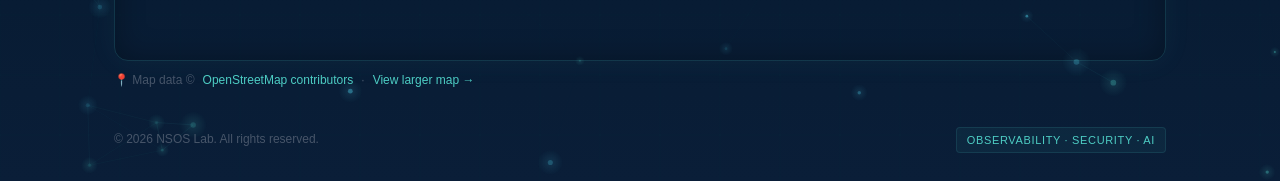
==== commit 9330cb69: "revert unslop polish: daily.html" ====
--- a/daily.html
+++ b/daily.html
@@ -71,6 +71,7 @@
   /* ===== Hero ===== */
   .hero{
     background:
+      radial-gradient(1200px 500px at 80% -10%,rgba(255,94,58,.15),transparent 60%),
       radial-gradient(1000px 600px at -10% 20%,rgba(19,49,87,.08),transparent 60%),
       linear-gradient(180deg,#0A2540 0%,#133157 100%);
     color:#fff;padding:96px 24px 88px;
@@ -93,13 +94,16 @@
     border:1px solid rgba(255,255,255,.18);
     font-size:13px;color:#CBD5E1;margin-bottom:22px;
   }
-  .hero-badge .status-mono{font-family:ui-monospace,SFMono-Regular,Menlo,Consolas,monospace;font-size:11px;color:#4ECDC4;letter-spacing:.02em}
+  .hero-badge .dot{width:6px;height:6px;border-radius:50%;background:#4ADE80;box-shadow:0 0 8px #4ADE80}
   .hero h1{
     font-size:clamp(38px,5.5vw,62px);
     line-height:1.08;letter-spacing:-.02em;font-weight:800;
     margin-bottom:18px;
   }
-  .hero h1 .accent{color:var(--accent-2)}
+  .hero h1 .accent{
+    background:linear-gradient(90deg,var(--accent-2),var(--accent));
+    -webkit-background-clip:text;background-clip:text;color:transparent;
+  }
   .hero .tagline{
     font-size:clamp(17px,1.6vw,20px);
     color:#CBD5E1;max-width:720px;margin-bottom:32px;
@@ -116,8 +120,8 @@
     padding:12px 22px;border-radius:8px;font-weight:600;font-size:15px;
     transition:transform .15s,box-shadow .15s;
   }
-  .btn-primary{background:var(--accent);color:#fff;box-shadow:0 1px 2px rgba(10,37,64,.18)}
-  .btn-primary:hover{transform:translateY(-1px);color:#fff;box-shadow:0 4px 12px rgba(10,37,64,.22)}
+  .btn-primary{background:var(--accent);color:#fff;box-shadow:0 6px 18px rgba(255,94,58,.35)}
+  .btn-primary:hover{transform:translateY(-1px);color:#fff;box-shadow:0 10px 24px rgba(255,94,58,.45)}
   .btn-ghost{background:transparent;color:#fff;border:1px solid rgba(255,255,255,.25)}
   .btn-ghost:hover{background:rgba(255,255,255,.08);color:#fff}
 
@@ -125,7 +129,7 @@
   section{padding:88px 24px}
   .section-inner{max-width:1100px;margin:0 auto}
   .section-kicker{
-    font-size:13px;font-weight:700;letter-spacing:.08em;
+    font-size:13px;font-weight:700;letter-spacing:.14em;
     color:var(--accent);text-transform:uppercase;margin-bottom:10px;
   }
   .section-title{
@@ -166,7 +170,7 @@
   .team-group{margin-bottom:44px}
   .team-group:last-child{margin-bottom:0}
   .team-group-title{
-    font-size:14px;font-weight:700;letter-spacing:.08em;text-transform:uppercase;
+    font-size:14px;font-weight:700;letter-spacing:.12em;text-transform:uppercase;
     color:var(--text-soft);margin-bottom:18px;padding-bottom:10px;border-bottom:1px solid var(--border);
   }
   .team-grid{display:grid;grid-template-columns:repeat(auto-fill,minmax(220px,1fr));gap:18px}
@@ -259,7 +263,12 @@
   }
   footer::before{
     content:"";position:absolute;top:0;left:0;right:0;height:2px;
-    background:linear-gradient(90deg,transparent,rgba(78,205,196,.45),transparent);
+    background:linear-gradient(90deg,transparent 0%,#4ECDC4 20%,#FF5E3A 50%,#4ECDC4 80%,transparent 100%);
+    animation:footerGlow 4s ease-in-out infinite;
+  }
+  @keyframes footerGlow{
+    0%,100%{opacity:.6}
+    50%{opacity:1}
   }
   #footer-net{position:absolute;inset:0;width:100%;height:100%;display:block;z-index:0}
   .footer-content{position:relative;z-index:2}
@@ -274,6 +283,11 @@
   .footer-logo-wrap::after{
     content:"";position:absolute;inset:-8px;border-radius:50%;
     background:radial-gradient(circle,rgba(78,205,196,.15),transparent 70%);
+    animation:logoPulse 3s ease-in-out infinite;
+  }
+  @keyframes logoPulse{
+    0%,100%{opacity:.5;transform:scale(1)}
+    50%{opacity:1;transform:scale(1.08)}
   }
   .footer-logo-wrap img{height:64px;width:auto;display:block;position:relative;z-index:1}
   .footer-brand-text strong{color:#E2E8F0;font-size:15px;display:block;margin-bottom:6px}
@@ -369,7 +383,7 @@
 <header class="hero" style="padding:64px 24px 56px">
   <canvas id="hero-net"></canvas>
   <div class="hero-inner">
-    <div class="hero-badge"><span class="status-mono">ebpf: attached · ev/s 12.4k</span><span>NSOS Lab · Yangzhou University · China</span></div>
+    <div class="hero-badge"><span class="dot"></span><span>NSOS Lab · Yangzhou University · China</span></div>
     <h1 style="font-size:clamp(30px,4vw,44px)">Daily at NSOS</h1>
     <p class="tagline" style="margin-bottom:0">Seminars, salons, competitions, technical practice, dinners, and team moments.</p>
   </div>
@@ -381,27 +395,27 @@
     <div class="masonry">
       <figure class="card">
         <img src="assets/life/group-photo.jpg" alt="Group photo in front of the college building" loading="lazy" />
-        <figcaption><span class="chip"><svg xmlns="http://www.w3.org/2000/svg" width="12" height="12" viewBox="0 0 24 24" fill="none" stroke="currentColor" stroke-width="1.8" stroke-linecap="round" stroke-linejoin="round" style="vertical-align:-2px;margin-right:3px"><path d="M14.5 4h-5L7 7H4a2 2 0 0 0-2 2v9a2 2 0 0 0 2 2h16a2 2 0 0 0 2-2V9a2 2 0 0 0-2-2h-3l-2.5-3z"/><circle cx="12" cy="13" r="3"/></svg> Team</span><span class="cap">Group Shot</span></figcaption>
+        <figcaption><span class="chip">📸 Team</span><span class="cap">Group Shot</span></figcaption>
       </figure>
       <figure class="card">
         <img src="assets/life/c4-flamesec.jpg" alt="FlameSec team at C4 competition" loading="lazy" />
-        <figcaption><span class="chip"><svg xmlns="http://www.w3.org/2000/svg" width="12" height="12" viewBox="0 0 24 24" fill="none" stroke="currentColor" stroke-width="1.8" stroke-linecap="round" stroke-linejoin="round" style="vertical-align:-2px;margin-right:3px"><path d="M6 9H4.5a2.5 2.5 0 0 1 0-5H6"/><path d="M18 9h1.5a2.5 2.5 0 0 0 0-5H18"/><path d="M4 22h16"/><path d="M10 14.66V17c0 .55-.47.98-.97 1.21C7.85 18.75 7 20.24 7 22"/><path d="M14 14.66V17c0 .55.47.98.97 1.21C16.15 18.75 17 20.24 17 22"/><path d="M18 2H6v7a6 6 0 0 0 12 0V2Z"/></svg> Competition</span><span class="cap">C4 Network Technology Challenge</span></figcaption>
+        <figcaption><span class="chip">🏆 Competition</span><span class="cap">C4 Network Technology Challenge</span></figcaption>
       </figure>
       <figure class="card">
         <img src="assets/life/defense.jpg" alt="PhD thesis defense" loading="lazy" />
-        <figcaption><span class="chip"><svg xmlns="http://www.w3.org/2000/svg" width="12" height="12" viewBox="0 0 24 24" fill="none" stroke="currentColor" stroke-width="1.8" stroke-linecap="round" stroke-linejoin="round" style="vertical-align:-2px;margin-right:3px"><path d="M16 21v-2a4 4 0 0 0-4-4H6a4 4 0 0 0-4 4v2"/><circle cx="9" cy="7" r="4"/><path d="M22 21v-2a4 4 0 0 0-3-3.87"/><path d="M16 3.13a4 4 0 0 1 0 7.75"/></svg> Academic Salon</span><span class="cap">Sketch-based network measurement</span></figcaption>
+        <figcaption><span class="chip">🤝 Academic Salon</span><span class="cap">Sketch-based network measurement</span></figcaption>
       </figure>
       <figure class="card">
         <img src="assets/life/lab-work.jpg" alt="Daily work in the lab" loading="lazy" />
-        <figcaption><span class="chip"><svg xmlns="http://www.w3.org/2000/svg" width="12" height="12" viewBox="0 0 24 24" fill="none" stroke="currentColor" stroke-width="1.8" stroke-linecap="round" stroke-linejoin="round" style="vertical-align:-2px;margin-right:3px"><path d="M20 16V7a2 2 0 0 0-2-2H6a2 2 0 0 0-2 2v9m16 0H4m16 0 1.28 2.55a1 1 0 0 1-.9 1.45H3.62a1 1 0 0 1-.9-1.45L4 16"/></svg> Technical Practice</span><span class="cap">Hands-on Attack-Defense &amp; CTF</span></figcaption>
+        <figcaption><span class="chip">💻 Technical Practice</span><span class="cap">Hands-on Attack-Defense &amp; CTF</span></figcaption>
       </figure>
       <figure class="card">
         <img src="assets/life/talk.jpg" alt="Research talk" loading="lazy" />
-        <figcaption><span class="chip"><svg xmlns="http://www.w3.org/2000/svg" width="12" height="12" viewBox="0 0 24 24" fill="none" stroke="currentColor" stroke-width="1.8" stroke-linecap="round" stroke-linejoin="round" style="vertical-align:-2px;margin-right:3px"><path d="M12 2a3 3 0 0 0-3 3v7a3 3 0 0 0 6 0V5a3 3 0 0 0-3-3Z"/><path d="M19 10v2a7 7 0 0 1-14 0v-2"/><line x1="12" x2="12" y1="19" y2="22"/></svg> Seminar</span><span class="cap">Seminar on research progress</span></figcaption>
+        <figcaption><span class="chip">🎤 Seminar</span><span class="cap">Seminar on research progress</span></figcaption>
       </figure>
       <figure class="card">
         <img src="assets/life/dinner.jpg" alt="Lab dinner" loading="lazy" />
-        <figcaption><span class="chip"><svg xmlns="http://www.w3.org/2000/svg" width="12" height="12" viewBox="0 0 24 24" fill="none" stroke="currentColor" stroke-width="1.8" stroke-linecap="round" stroke-linejoin="round" style="vertical-align:-2px;margin-right:3px"><path d="M3 2v7c0 1.1.9 2 2 2h4a2 2 0 0 0 2-2V2"/><path d="M7 2v20"/><path d="M21 15V2a5 5 0 0 0-5 5v6c0 1.1.9 2 2 2h3Zm0 0v7"/></svg> Dinner</span><span class="cap">Lab dinner at a Yangzhou restaurant</span></figcaption>
+        <figcaption><span class="chip">🍜 Dinner</span><span class="cap">Lab dinner at a Yangzhou restaurant</span></figcaption>
       </figure>
     </div>
   </div>
@@ -423,9 +437,9 @@
       </div>
       <div></div>
       <div class="footer-links">
-        <a href="http://liuxuan.website" target="_blank"><svg xmlns="http://www.w3.org/2000/svg" width="13" height="13" viewBox="0 0 24 24" fill="none" stroke="currentColor" stroke-width="1.8" stroke-linecap="round" stroke-linejoin="round" style="vertical-align:-2px;margin-right:3px"><path d="M10 13a5 5 0 0 0 7.54.54l3-3a5 5 0 0 0-7.07-7.07l-1.72 1.71"/><path d="M14 11a5 5 0 0 0-7.54-.54l-3 3a5 5 0 0 0 7.07 7.07l1.71-1.71"/></svg> PI Website</a>
-        <a href="https://github.com/nsos-lab" target="_blank"><svg xmlns="http://www.w3.org/2000/svg" width="13" height="13" viewBox="0 0 24 24" fill="none" stroke="currentColor" stroke-width="1.8" stroke-linecap="round" stroke-linejoin="round" style="vertical-align:-2px;margin-right:3px"><path fill="currentColor" stroke="none" d="M12 .297c-6.63 0-12 5.373-12 12 0 5.303 3.438 9.8 8.205 11.385.6.113.82-.258.82-.577 0-.285-.01-1.04-.015-2.04-3.338.724-4.042-1.61-4.042-1.61C4.422 18.07 3.633 17.7 3.633 17.7c-1.087-.744.084-.729.084-.729 1.205.084 1.838 1.236 1.838 1.236 1.07 1.835 2.809 1.305 3.495.998.108-.776.417-1.305.76-1.605-2.665-.3-5.466-1.332-5.466-5.93 0-1.31.465-2.38 1.235-3.22-.135-.303-.54-1.523.105-3.176 0 0 1.005-.322 3.3 1.23.96-.267 1.98-.399 3-.405 1.02.006 2.04.138 3 .405 2.28-1.552 3.285-1.23 3.285-1.23.645 1.653.24 2.873.12 3.176.765.84 1.23 1.91 1.23 3.22 0 4.61-2.805 5.625-5.475 5.92.42.36.81 1.096.81 2.22 0 1.606-.015 2.896-.015 3.286 0 .315.21.69.825.57C20.565 22.092 24 17.592 24 12.297c0-6.627-5.373-12-12-12"/></svg> GitHub</a>
-        <a href="https://scholar.google.com/citations?user=N95MHnkAAAAJ&hl=en" target="_blank" rel="noopener"><svg xmlns="http://www.w3.org/2000/svg" width="13" height="13" viewBox="0 0 24 24" fill="none" stroke="currentColor" stroke-width="1.8" stroke-linecap="round" stroke-linejoin="round" style="vertical-align:-2px;margin-right:3px"><path d="M21.42 10.922a1 1 0 0 0-.019-1.838L12.83 5.18a2 2 0 0 0-1.66 0L2.6 9.08a1 1 0 0 0 1.832l8.57 3.908a2 2 0 0 0 1.66 0z"/><path d="M22 10v6"/><path d="M6 12.5V16a6 3 0 0 0 12 0v-3.5"/></svg> Google Scholar</a>
+        <a href="http://liuxuan.website" target="_blank">🔗 PI Website</a>
+        <a href="https://github.com/nsos-lab" target="_blank">🐙 GitHub</a>
+        <a href="https://scholar.google.com/citations?user=N95MHnkAAAAJ&hl=en" target="_blank" rel="noopener">📚 Google Scholar</a>
       </div>
     </div>
     <div class="footer-divider"><hr/></div>
@@ -434,7 +448,7 @@
         <iframe title="NSOS Lab location" src="https://www.openstreetmap.org/export/embed.html?bbox=119.3830%2C32.3389%2C119.3990%2C32.3469&layer=mapnik&marker=32.3429%2C119.3910" loading="lazy"></iframe>
       </div>
       <div class="footer-map-meta">
-        <span><svg xmlns="http://www.w3.org/2000/svg" width="12" height="12" viewBox="0 0 24 24" fill="none" stroke="currentColor" stroke-width="1.8" stroke-linecap="round" stroke-linejoin="round" style="vertical-align:-2px;margin-right:3px"><path d="M20 10c0 4.993-5.539 10.193-7.399 11.799a1 1 0 0 1-1.202 0C9.539 20.193 4 14.993 4 10a8 8 0 0 1 16 0"/><circle cx="12" cy="10" r="3"/></svg> Map data &copy;</span>
+        <span>📍 Map data &copy;</span>
         <a href="https://www.openstreetmap.org/copyright" target="_blank" rel="noopener">OpenStreetMap contributors</a>
         <span>&middot;</span>
         <a href="https://www.openstreetmap.org/?mlat=32.3429&mlon=119.3910#map=16/32.3429/119.3910" target="_blank" rel="noopener">View larger map &rarr;</a>
@@ -469,7 +483,7 @@
   var hero=canvas.parentElement;
   var dpr=Math.min(window.devicePixelRatio||1,2);
   var W,H,pts=[],mx=-9e3,my=-9e3;
-  var COLS=['#4ECDC4'];
+  var COLS=['#4ECDC4','#45B7D1','#96E6A1','#FF5E3A','#FFB347','#A78BFA'];
   var LK=150,MR=160,N=85;
   function resize(){var r=hero.getBoundingClientRect();W=r.width;H=r.height;canvas.width=W*dpr;canvas.height=H*dpr;canvas.style.width=W+'px';canvas.style.height=H+'px';ctx.setTransform(dpr,0,0,dpr,0,0)}
   function init(){pts=[];for(var i=0;i<N;i++){var d=Math.random(),sz=1.5+d*3.2,al=.22+d*.6,sp=.12+d*.35;pts.push({x:Math.random()*W,y:Math.random()*H,z:d,vx:(Math.random()-.5)*sp,vy:(Math.random()-.5)*sp,s:sz,a:al,c:COLS[~~(Math.random()*COLS.length)],p:Math.random()*6.28,ps:.008+Math.random()*.018})}}
@@ -492,7 +506,7 @@
         vx:(Math.random()-.5)*.15,vy:(Math.random()-.5)*.15,
         s:1+Math.random()*2.2,
         a:.12+Math.random()*.4,
-        c:'#4ECDC4',
+        c:Math.random()>.7?'#4ECDC4':'#45B7D1',
         phase:Math.random()*6.28
       });
     }
--- a/assets/viz-enhance.css
+++ b/assets/viz-enhance.css
@@ -1,5 +1,6 @@
 /* ============================================================
    NSOS Lab — Shared Visual Enhancement Layer
+   Visual polish credit: unslop by @heydamir (CC-BY-4.0)
    Pure presentational. Never changes content or logo.
    Loaded by all subpages (team / publications / research / daily).
    ============================================================ */
@@ -10,23 +11,10 @@
   --viz-navy:#0A2540;
 }
 
-/* ---------- Hero: subtle animated glow orbs ---------- */
+/* ---------- Hero stacking context ---------- */
 .hero{position:relative;overflow:hidden}
 .hero-inner{position:relative;z-index:2}
-.viz-orb{position:absolute;border-radius:50%;filter:blur(70px);opacity:.45;pointer-events:none;z-index:1}
-.viz-orb-1{width:380px;height:380px;background:radial-gradient(circle,rgba(255,94,58,.5),transparent 70%);top:-120px;right:-80px;animation:vizFloat1 14s ease-in-out infinite}
-.viz-orb-2{width:340px;height:340px;background:radial-gradient(circle,rgba(78,205,196,.38),transparent 70%);bottom:-130px;left:-90px;animation:vizFloat2 18s ease-in-out infinite}
-@keyframes vizFloat1{0%,100%{transform:translate(0,0)}50%{transform:translate(-40px,40px)}}
-@keyframes vizFloat2{0%,100%{transform:translate(0,0)}50%{transform:translate(50px,-30px)}}
 
-/* ---------- Hero title gradient shimmer ---------- */
-.hero h1{position:relative;z-index:2}
-.hero h1 .accent{
-  background:linear-gradient(90deg,var(--viz-teal),var(--viz-accent),var(--viz-teal));
-  background-size:200% auto;-webkit-background-clip:text;background-clip:text;
-  color:transparent;animation:vizShine 5s linear infinite;
-}
-@keyframes vizShine{to{background-position:200% center}}
 
 /* ---------- Card 3D + lift base ---------- */
 .member,.pub,.qcard,.card,.phil,.tcard{
@@ -54,13 +42,6 @@
 /* ---------- Nav scroll glow ---------- */
 .nav.scrolled{box-shadow:0 8px 30px rgba(10,37,64,.1)}
 
-/* ---------- Buttons ---------- */
-.btn-primary,.btn{position:relative;overflow:hidden}
-.btn-primary::before{
-  content:"";position:absolute;top:0;left:-80%;width:50%;height:100%;
-  background:linear-gradient(100deg,transparent,rgba(255,255,255,.4),transparent);
-  transform:skewX(-20deg);animation:vizBtn 3.5s ease-in-out infinite}
-@keyframes vizBtn{0%,60%,100%{left:-80%}30%{left:140%}}
 
 /* ---------- Join grid backdrop ---------- */
 .join{position:relative;overflow:hidden}
